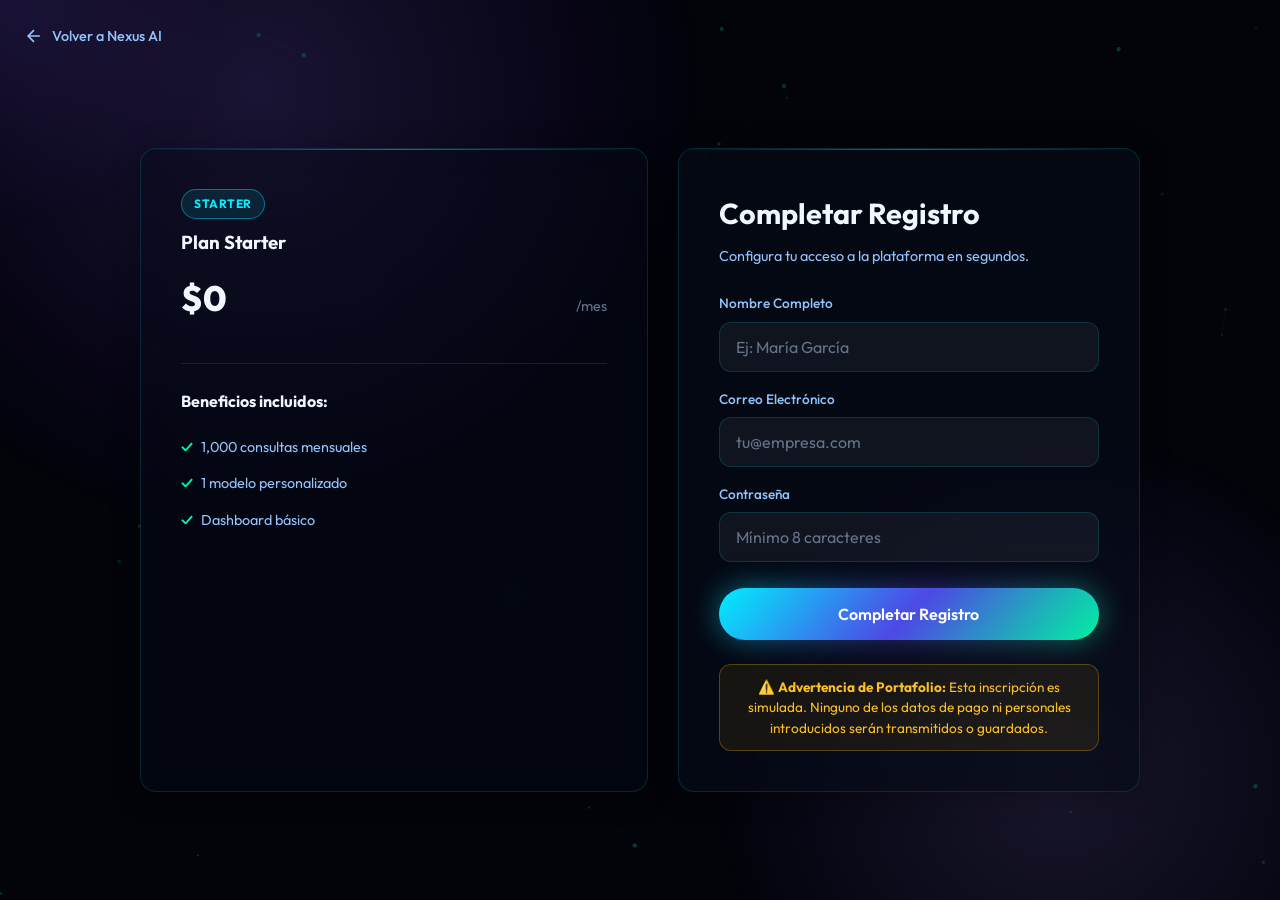
==== signup.html @ 6d852ad9 "NexusAI v.105" ====
<!DOCTYPE html>
<html lang="es">
<head>
    <meta charset="UTF-8">
    <meta name="viewport" content="width=device-width, initial-scale=1.0">
    <title>Completar Registro - Nexus AI</title>
    <meta name="description" content="Inscríbete en Nexus AI. Elige tu plan y comienza a desplegar modelos de lenguaje inteligente hoy mismo.">
    <link rel="stylesheet" href="style.css">
    <style>
        /* Standalone Checkout Specific Layout */
        .checkout-body {
            background: var(--bg-primary);
            min-height: 100vh;
            display: flex;
            flex-direction: column;
            justify-content: center;
            align-items: center;
            padding: 40px 20px;
            position: relative;
            overflow-x: hidden;
        }
        .checkout-nav {
            position: absolute;
            top: 24px;
            left: 24px;
            z-index: 10;
        }
        .back-link {
            display: flex;
            align-items: center;
            gap: 8px;
            color: var(--text-secondary);
            text-decoration: none;
            font-size: 0.9rem;
            font-weight: 500;
            transition: var(--transition);
        }
        .back-link:hover {
            color: var(--accent-purple);
            transform: translateX(-4px);
        }
        .checkout-wrapper {
            width: 100%;
            max-width: 1000px;
            margin-top: 40px;
            display: grid;
            grid-template-columns: 1.1fr 1fr;
            gap: 30px;
            position: relative;
            z-index: 2;
        }
        .checkout-panel {
            padding: 40px;
            display: flex;
            flex-direction: column;
        }
        .checkout-summary {
            background: rgba(7, 12, 25, 0.4);
        }
        .plan-header {
            margin-bottom: 24px;
            padding-bottom: 20px;
            border-bottom: 1px solid var(--border-glass);
        }
        .plan-badge {
            display: inline-block;
            padding: 4px 12px;
            background: rgba(0, 242, 254, 0.1);
            border: 1px solid rgba(0, 242, 254, 0.4);
            color: var(--accent-purple);
            border-radius: 50px;
            font-size: 0.75rem;
            font-weight: 700;
            text-transform: uppercase;
            letter-spacing: 0.5px;
            margin-bottom: 8px;
        }
        .plan-price-row {
            display: flex;
            justify-content: space-between;
            align-items: baseline;
            margin-top: 10px;
        }
        .plan-price-row .price {
            font-size: 2.2rem;
            font-weight: 800;
            color: var(--text-primary);
        }
        .plan-features-list {
            list-style: none;
            margin: 20px 0;
            display: flex;
            flex-direction: column;
            gap: 12px;
        }
        .plan-features-list li {
            font-size: 0.9rem;
            color: var(--text-secondary);
            display: flex;
            align-items: center;
            gap: 8px;
        }
        .features-check {
            color: var(--accent-purple-light);
            font-weight: bold;
        }
        /* Holographic Card Simulation */
        .card-simulator {
            margin-top: auto;
            background: linear-gradient(135deg, rgba(0, 242, 254, 0.15) 0%, rgba(79, 70, 229, 0.25) 50%, rgba(0, 245, 160, 0.1) 100%);
            border: 1px solid rgba(0, 242, 254, 0.3);
            border-radius: 12px;
            padding: 20px;
            position: relative;
            overflow: hidden;
            box-shadow: 0 15px 35px rgba(0,0,0,0.3);
            display: none; /* Only visible for Pro plans */
        }
        .card-simulator::after {
            content: '';
            position: absolute;
            inset: 0;
            background: linear-gradient(45deg, transparent 40%, rgba(255,255,255,0.08) 50%, transparent 60%);
            transition: transform 0.5s;
        }
        .card-simulator:hover::after {
            transform: translateX(100%);
        }
        .card-chip {
            width: 36px;
            height: 28px;
            background: rgba(255,255,255,0.15);
            border-radius: 4px;
            margin-bottom: 20px;
        }
        .card-number {
            font-family: var(--font-mono);
            font-size: 1.1rem;
            color: var(--text-primary);
            letter-spacing: 1.5px;
            margin-bottom: 15px;
        }
        .card-info {
            display: flex;
            justify-content: space-between;
            font-size: 0.75rem;
            color: var(--text-secondary);
            text-transform: uppercase;
        }
        .card-val {
            color: var(--text-primary);
            font-family: var(--font-mono);
            font-size: 0.85rem;
            margin-top: 2px;
        }
        /* Responsive adjustments */
        @media (max-width: 820px) {
            .checkout-wrapper {
                grid-template-columns: 1fr;
            }
            .card-simulator {
                margin-top: 20px;
            }
        }
    </style>
</head>
<body class="checkout-body">

    <!-- Interactive Particle Background -->
    <canvas id="particle-canvas" class="particle-canvas"></canvas>
    
    <!-- Cursor Glow -->
    <div id="cursor-glow" class="cursor-glow"></div>

    <!-- Navigation -->
    <div class="checkout-nav">
        <a href="index.html" class="back-link">
            <svg width="20" height="20" viewBox="0 0 24 24" fill="none" stroke="currentColor" stroke-width="2"><path d="M19 12H5M12 19l-7-7 7-7"/></svg>
            Volver a Nexus AI
        </a>
    </div>

    <!-- Main Container -->
    <div class="checkout-wrapper">
        
        <!-- Left Column: Summary -->
        <div class="checkout-panel checkout-summary glass-panel">
            <div class="plan-header">
                <span class="plan-badge" id="plan-badge-ui">Starter</span>
                <h3 id="plan-name-ui">Plan Starter</h3>
                <div class="plan-price-row">
                    <span class="price" id="plan-price-ui">$0</span>
                    <span class="price-desc" id="plan-period-ui">/mes</span>
                </div>
            </div>
            
            <h4>Beneficios incluidos:</h4>
            <ul class="plan-features-list" id="plan-features-ui">
                <li><span class="features-check">✓</span> 1,000 consultas mensuales</li>
                <li><span class="features-check">✓</span> 1 modelo personalizado</li>
                <li><span class="features-check">✓</span> Dashboard básico</li>
            </ul>

            <!-- Holographic Card Visual Simulation -->
            <div class="card-simulator" id="card-sim">
                <div class="card-chip"></div>
                <div class="card-number" id="card-number-sim">•••• •••• •••• ••••</div>
                <div class="card-info">
                    <div>
                        <span>Titular</span>
                        <div class="card-val" id="card-name-sim">María García</div>
                    </div>
                    <div>
                        <span>Vence</span>
                        <div class="card-val">12/29</div>
                    </div>
                </div>
            </div>
        </div>

        <!-- Right Column: Registration Form -->
        <div class="checkout-panel glass-panel">
            <h2 style="font-size: 1.8rem; margin-bottom: 6px;">Completar Registro</h2>
            <p style="color: var(--text-secondary); font-size: 0.9rem; margin-bottom: 24px;">Configura tu acceso a la plataforma en segundos.</p>
            
            <form class="signup-form" id="signup-form">
                <div class="form-group">
                    <label for="fullname">Nombre Completo</label>
                    <input type="text" id="fullname" placeholder="Ej: María García" required>
                </div>
                <div class="form-group">
                    <label for="email">Correo Electrónico</label>
                    <input type="email" id="email" placeholder="tu@empresa.com" required>
                </div>
                
                <!-- Credit Card fields (only shown for paid plans) -->
                <div id="payment-fields" style="display: none; flex-direction: column; gap: 16px; margin-top: 8px;">
                    <div class="form-group">
                        <label for="cc-num">Número de Tarjeta (Simulado)</label>
                        <input type="text" id="cc-num" placeholder="4000 1234 5678 9010" maxlength="19">
                    </div>
                    <div style="display: grid; grid-template-columns: 1fr 1fr; gap: 16px;">
                        <div class="form-group">
                            <label for="cc-exp">Fecha Venc.</label>
                            <input type="text" id="cc-exp" placeholder="MM/AA" maxlength="5">
                        </div>
                        <div class="form-group">
                            <label for="cc-cvc">CVC</label>
                            <input type="password" id="cc-cvc" placeholder="•••" maxlength="4">
                        </div>
                    </div>
                </div>

                <div class="form-group">
                    <label for="password">Contraseña</label>
                    <input type="password" id="password" placeholder="Mínimo 8 caracteres" required>
                </div>
                
                <button type="submit" class="btn primary-btn glow-effect full-width" style="margin-top: 10px;">Completar Registro</button>
            </form>

            <div class="disclaimer" style="margin-top: 24px; padding: 12px 16px;">
                <p>⚠️ <strong>Advertencia de Portafolio:</strong> Esta inscripción es simulada. Ninguno de los datos de pago ni personales introducidos serán transmitidos o guardados.</p>
            </div>
        </div>

    </div>

    <!-- Success Modal -->
    <div id="success-modal" class="modal-overlay">
        <div class="modal-card">
            <div class="modal-icon">🎉</div>
            <h3>¡Cuenta Creada con Éxito!</h3>
            <p>Tu plan ha sido configurado en el sistema virtual. Recuerda que esto es un <strong>proyecto ficticio de portafolio</strong>. ¡Gracias por testear el flujo completo!</p>
            <button class="btn primary-btn" onclick="closeModal()">Volver a Inicio</button>
        </div>
    </div>

    <!-- Background and interactive animations scripts -->
    <script>
        document.addEventListener('DOMContentLoaded', () => {

            // ===================== QUERY PARAMETER EXTRACTOR =====================
            const urlParams = new URLSearchParams(window.location.search);
            const planSelected = (urlParams.get('plan') || 'starter').toLowerCase();

            const planBadge = document.getElementById('plan-badge-ui');
            const planName = document.getElementById('plan-name-ui');
            const planPrice = document.getElementById('plan-price-ui');
            const planFeatures = document.getElementById('plan-features-ui');
            const paymentFields = document.getElementById('payment-fields');
            const cardSim = document.getElementById('card-sim');

            if (planSelected === 'pro') {
                planBadge.innerText = 'PRO';
                planBadge.style.borderColor = 'rgba(0, 245, 160, 0.4)';
                planBadge.style.color = 'var(--accent-purple-light)';
                planName.innerText = 'Plan Pro';
                planPrice.innerText = '$49';
                planFeatures.innerHTML = `
                    <li><span class="features-check">✓</span> 50,000 consultas / mes</li>
                    <li><span class="features-check">✓</span> 10 modelos personalizados</li>
                    <li><span class="features-check">✓</span> Dashboard avanzado + API</li>
                    <li><span class="features-check">✓</span> Soporte prioritario 24/7</li>
                    <li><span class="features-check">✓</span> Integraciones ilimitadas</li>
                `;
                paymentFields.style.display = 'flex';
                cardSim.style.display = 'block';
            } else if (planSelected === 'enterprise') {
                planBadge.innerText = 'ENTERPRISE';
                planBadge.style.borderColor = 'rgba(79, 70, 229, 0.4)';
                planBadge.style.color = '#818cf8';
                planName.innerText = 'Plan Custom';
                planPrice.innerText = 'Custom';
                document.getElementById('plan-period-ui').style.display = 'none';
                planFeatures.innerHTML = `
                    <li><span class="features-check">✓</span> Consultas ilimitadas</li>
                    <li><span class="features-check">✓</span> Modelos de última generación</li>
                    <li><span class="features-check">✓</span> SLA corporativo 99.99%</li>
                    <li><span class="features-check">✓</span> Ingeniero de soporte dedicado</li>
                    <li><span class="features-check">✓</span> Despliegue On-Premise</li>
                `;
            }

            // Real-time card mirror sync
            const nameInput = document.getElementById('fullname');
            const cardNameSim = document.getElementById('card-name-sim');
            nameInput.addEventListener('input', () => {
                cardNameSim.innerText = nameInput.value.trim() || 'María García';
            });

            const ccInput = document.getElementById('cc-num');
            const cardNumSim = document.getElementById('card-number-sim');
            ccInput.addEventListener('input', () => {
                // Auto spacing credit card digits
                let val = ccInput.value.replace(/\s+/g, '').replace(/[^0-9]/gi, '');
                let matches = val.match(/\d{4,16}/g);
                let match = matches && matches[0] || '';
                let parts = [];
                for (let i=0, len=match.length; i<len; i+=4) {
                    parts.push(match.substring(i, i+4));
                }
                if (parts.length > 0) {
                    ccInput.value = parts.join(' ');
                }
                cardNumSim.innerText = ccInput.value.trim() || '•••• •••• •••• ••••';
            });

            // ===================== DYNAMIC PARTICLES BACKGROUND =====================
            const canvas = document.getElementById('particle-canvas');
            const ctx = canvas.getContext('2d');
            let mouse = { x: -9999, y: -9999 };
            let shockwaves = [];

            function resizeCanvas() { 
                canvas.width = canvas.offsetWidth; 
                canvas.height = canvas.offsetHeight; 
            }
            resizeCanvas();
            window.addEventListener('resize', resizeCanvas);
            
            document.addEventListener('mousemove', (e) => { 
                mouse.x = e.clientX + window.scrollX; 
                mouse.y = e.clientY + window.scrollY; 
            });

            document.addEventListener('click', (e) => {
                const x = e.clientX + window.scrollX;
                const y = e.clientY + window.scrollY;
                shockwaves.push({
                    x: x, y: y, radius: 0, maxRadius: 200, speed: 5, alpha: 0.8
                });
            });

            const PARTICLE_COUNT = 45;
            const particles = [];
            class Particle {
                constructor() { this.reset(); }
                reset() {
                    this.x = Math.random() * canvas.width;
                    this.y = Math.random() * canvas.height;
                    this.r = Math.random() * 2 + 0.5;
                    this.baseVx = (Math.random() - 0.5) * 0.35;
                    this.baseVy = (Math.random() - 0.5) * 0.35;
                    this.vx = this.baseVx;
                    this.vy = this.baseVy;
                    this.alpha = Math.random() * 0.4 + 0.2;
                    this.color = Math.random() > 0.5 ? '0, 242, 254' : '0, 245, 160';
                }
                update() {
                    const dx = this.x - mouse.x;
                    const dy = this.y - mouse.y;
                    const dist = Math.sqrt(dx * dx + dy * dy);
                    if (dist < 180) {
                        const force = (180 - dist) / 180 * 1.2;
                        this.vx += (dx / dist) * force * 0.15;
                        this.vy += (dy / dist) * force * 0.15;
                    }
                    shockwaves.forEach(sw => {
                        const sdx = this.x - sw.x;
                        const sdy = this.y - sw.y;
                        const sdist = Math.sqrt(sdx * sdx + sdy * sdy);
                        if (Math.abs(sdist - sw.radius) < 20) {
                            const force = 6 * sw.alpha;
                            this.vx += (sdx / sdist) * force;
                            this.vy += (sdy / sdist) * force;
                        }
                    });
                    this.vx += (this.baseVx - this.vx) * 0.04;
                    this.vy += (this.baseVy - this.vy) * 0.04;
                    this.x += this.vx;
                    this.y += this.vy;
                    if (this.x < -20 || this.x > canvas.width + 20 || this.y < -20 || this.y > canvas.height + 20) this.reset();
                }
                draw() {
                    ctx.beginPath();
                    ctx.arc(this.x, this.y, this.r, 0, Math.PI * 2);
                    ctx.fillStyle = `rgba(${this.color}, ${this.alpha})`;
                    ctx.fill();
                }
            }
            for (let i = 0; i < PARTICLE_COUNT; i++) particles.push(new Particle());

            function drawConnections() {
                for (let i = 0; i < particles.length; i++) {
                    for (let j = i + 1; j < particles.length; j++) {
                        const dx = particles[i].x - particles[j].x;
                        const dy = particles[i].y - particles[j].y;
                        const dist = Math.sqrt(dx * dx + dy * dy);
                        if (dist < 140) {
                            ctx.beginPath();
                            ctx.moveTo(particles[i].x, particles[i].y);
                            ctx.lineTo(particles[j].x, particles[j].y);
                            const grad = ctx.createLinearGradient(particles[i].x, particles[i].y, particles[j].x, particles[j].y);
                            grad.addColorStop(0, `rgba(${particles[i].color}, ${0.15 * (1 - dist / 140)})`);
                            grad.addColorStop(1, `rgba(${particles[j].color}, ${0.15 * (1 - dist / 140)})`);
                            ctx.strokeStyle = grad;
                            ctx.lineWidth = 0.8;
                            ctx.stroke();
                        }
                    }
                }
            }

            function updateShockwaves() {
                shockwaves.forEach((sw, idx) => {
                    sw.radius += sw.speed;
                    sw.alpha = 1 - (sw.radius / sw.maxRadius);
                    ctx.beginPath();
                    ctx.arc(sw.x, sw.y, sw.radius, 0, Math.PI * 2);
                    ctx.strokeStyle = `rgba(0, 242, 254, ${sw.alpha * 0.4})`;
                    ctx.lineWidth = 2.5;
                    ctx.stroke();
                    if (sw.radius >= sw.maxRadius) {
                        shockwaves.splice(idx, 1);
                    }
                });
            }

            function animateParticles() {
                ctx.clearRect(0, 0, canvas.width, canvas.height);
                particles.forEach(p => { p.update(); p.draw(); });
                drawConnections();
                updateShockwaves();
                requestAnimationFrame(animateParticles);
            }
            animateParticles();

            // ===================== CURSOR GLOW =====================
            const cursorGlow = document.getElementById('cursor-glow');
            document.addEventListener('mousemove', (e) => {
                requestAnimationFrame(() => {
                    cursorGlow.style.left = `${e.clientX}px`;
                    cursorGlow.style.top = `${e.clientY}px`;
                });
            });

            // ===================== HOLOGRAPHIC 3D TILT & GLARE EFFECT =====================
            const tiltCards = document.querySelectorAll('.checkout-panel');
            tiltCards.forEach(card => {
                card.classList.add('glare-card');
                card.addEventListener('mousemove', (e) => {
                    const rect = card.getBoundingClientRect();
                    const x = e.clientX - rect.left;
                    const y = e.clientY - rect.top;
                    const centerX = rect.width / 2;
                    const centerY = rect.height / 2;
                    const rotateX = ((y - centerY) / centerY) * -3;
                    const rotateY = ((x - centerX) / centerX) * 3;
                    
                    card.style.transform = `perspective(1000px) rotateX(${rotateX}deg) rotateY(${rotateY}deg) scale(1.01)`;
                    card.style.setProperty('--glare-x', `${x}px`);
                    card.style.setProperty('--glare-y', `${y}px`);
                });
                
                card.addEventListener('mouseleave', () => {
                    card.style.transform = '';
                });
            });

            // ===================== MAGNETIC BUTTON =====================
            const magneticBtn = document.querySelector('.btn');
            magneticBtn.addEventListener('mousemove', (e) => {
                const rect = magneticBtn.getBoundingClientRect();
                const cx = rect.left + rect.width / 2;
                const cy = rect.top + rect.height / 2;
                const dx = e.clientX - cx;
                const dy = e.clientY - cy;
                magneticBtn.style.transform = `translate(${dx * 0.3}px, ${dy * 0.3}px) scale(1.04)`;
            });
            magneticBtn.addEventListener('mouseleave', () => {
                magneticBtn.style.transform = '';
            });

            // ===================== FORM SUBMIT =====================
            const form = document.getElementById('signup-form');
            const modal = document.getElementById('success-modal');

            form.addEventListener('submit', (e) => {
                e.preventDefault();
                modal.classList.add('active');
                form.reset();
            });

            window.closeModal = function() {
                modal.classList.remove('active');
                window.location.href = 'index.html';
            };
        });
    </script>
</body>
</html>
---- style.css ----
@import url('https://fonts.googleapis.com/css2?family=Outfit:wght@300;400;500;600;700;800;900&family=JetBrains+Mono:wght@400;500&display=swap');

:root {
    --bg-primary: #02040a;
    --bg-secondary: #070c19;
    --bg-card: rgba(7, 12, 25, 0.65);
    --accent-purple: #00f2fe; /* Cyber Cyan */
    --accent-purple-dark: #00b8d4;
    --accent-purple-light: #00f5a0; /* Cyber Mint / Emerald */
    --accent-blue: #4f46e5; /* Deep Electric Indigo */
    --accent-cyan: #00f2fe; /* Electric Cyan */
    --text-primary: #f0f7ff; /* Ice White */
    --text-secondary: #93c5fd; /* Soft Digital Blue */
    --text-muted: #64748b; /* Slate Muted */
    --border-glass: rgba(0, 242, 254, 0.15); /* Electric Cyan Glowing Borders */
    --gradient-hero: linear-gradient(135deg, #00f2fe 0%, #4f46e5 50%, #00f5a0 100%);
    --font-main: 'Outfit', sans-serif;
    --font-mono: 'JetBrains Mono', monospace;
    --radius: 16px;
    --transition: all 0.3s cubic-bezier(0.4, 0, 0.2, 1);
}

*, *::before, *::after { margin: 0; padding: 0; box-sizing: border-box; }
html { scroll-behavior: smooth; font-size: 16px; }

body {
    font-family: var(--font-main);
    background-color: var(--bg-primary);
    color: var(--text-primary);
    line-height: 1.7;
    overflow-x: hidden;
}

/* Background */
body::before {
    content: ''; position: fixed; top: -40%; left: -15%; width: 900px; height: 900px;
    background: radial-gradient(circle, rgba(139,92,246,0.18) 0%, rgba(109,40,217,0.06) 50%, transparent 70%);
    pointer-events: none; z-index: 0; animation: blob-drift 20s infinite alternate ease-in-out;
}
body::after {
    content: ''; position: fixed; bottom: -25%; right: -10%; width: 700px; height: 700px;
    background: radial-gradient(circle, rgba(167,139,250,0.14) 0%, rgba(139,92,246,0.05) 50%, transparent 70%);
    pointer-events: none; z-index: 0; animation: blob-drift 25s infinite alternate-reverse ease-in-out;
}
@keyframes blob-drift { 0% { transform: translate(0,0) scale(1); } 100% { transform: translate(80px,60px) scale(1.15); } }

#particle-canvas { position: fixed; top: 0; left: 0; width: 100%; height: 100%; z-index: 0; pointer-events: none; opacity: 0.4; }

.global-shapes { position: fixed; inset: 0; pointer-events: none; z-index: 0; overflow: hidden; }
.gs { position: absolute; border-radius: 50%; animation: gs-float linear infinite; }
.gs-1 { width: 420px; height: 420px; top: 5vh; left: 5vw; background: radial-gradient(circle, rgba(139,92,246,0.10) 0%, transparent 70%); animation-duration: 30s; }
.gs-2 { width: 280px; height: 280px; top: 30vh; right: 4vw; background: radial-gradient(circle, rgba(167,139,250,0.09) 0%, transparent 70%); border-radius: 40% 60% 55% 45%/45% 50% 50% 55%; animation-duration: 22s; animation-delay: -5s; }
.gs-3 { width: 350px; height: 350px; top: 60vh; left: 15vw; background: radial-gradient(circle, rgba(109,40,217,0.08) 0%, transparent 70%); animation-duration: 26s; animation-delay: -10s; }
.gs-4 { width: 200px; height: 200px; top: 80vh; right: 20vw; background: radial-gradient(circle, rgba(196,181,253,0.07) 0%, transparent 70%); border-radius: 60% 40%; animation-duration: 18s; }
.gs-5 { width: 500px; height: 500px; top: 110vh; left: 50vw; background: radial-gradient(circle, rgba(139,92,246,0.08) 0%, transparent 70%); animation-duration: 34s; animation-delay: -8s; }
@keyframes gs-float { 0% { transform: translateY(0) scale(1); } 50% { transform: translateY(-40px) scale(1.06); } 100% { transform: translateY(0) scale(1); } }

::-webkit-scrollbar { width: 6px; }
::-webkit-scrollbar-track { background: var(--bg-secondary); }
::-webkit-scrollbar-thumb { background: var(--accent-purple); border-radius: 3px; }

/* Cursor Glow */
#cursor-glow {
    position: fixed;
    top: 0; left: 0;
    width: 500px; height: 500px;
    border-radius: 50%;
    background: radial-gradient(circle, rgba(139, 92, 246, 0.12) 0%, rgba(139, 92, 246, 0.04) 40%, transparent 65%);
    pointer-events: none;
    z-index: 0;
    transform: translate(-50%, -50%);
    transition: width 0.4s ease, height 0.4s ease, background 0.4s ease;
    will-change: transform;
}

/* Navbar */
nav { position: fixed; top: 0; left: 0; right: 0; z-index: 1000; padding: 1.2rem 2rem; transition: var(--transition); }
nav.scrolled { background: rgba(5,3,12,0.88); backdrop-filter: blur(24px); border-bottom: 1px solid rgba(139,92,246,0.2); padding: 0.85rem 2rem; }
.nav-container { max-width: 1100px; margin: 0 auto; display: flex; align-items: center; justify-content: space-between; }
.nav-logo { font-size: 1.5rem; font-weight: 800; text-decoration: none; color: var(--text-primary); font-family: var(--font-main); }
.nav-logo span { color: var(--accent-purple); }
.nav-menu { list-style: none; display: flex; align-items: center; gap: 0.25rem; }
.nav-menu li a { text-decoration: none; color: var(--text-secondary); font-size: 0.88rem; font-weight: 500; padding: 0.45rem 1rem; border-radius: 50px; transition: var(--transition); }
.nav-menu li a:hover { color: var(--accent-purple-light); background: rgba(139,92,246,0.08); }
.menu-toggle { display: none; cursor: pointer; }
.menu-toggle .bar { display: block; width: 22px; height: 2px; background: var(--text-primary); margin: 4px 0; border-radius: 2px; transition: var(--transition); }

/* Utilities */
h1,h2,h3,.nav-logo { font-family: var(--font-main); }
.gradient-text { background: linear-gradient(90deg, var(--accent-blue), var(--accent-purple), #d946ef, var(--accent-blue)); -webkit-background-clip: text; background-clip: text; color: transparent; background-size: 300% auto; animation: gradientShift 5s ease-in-out infinite; }
@keyframes gradientShift { 0% { background-position: 0% center; } 50% { background-position: 100% center; } 100% { background-position: 0% center; } }

/* Shimmer on section titles */
.section-title { background: linear-gradient(90deg, var(--text-primary) 0%, var(--accent-purple-light) 50%, var(--text-primary) 100%); background-size: 200% auto; -webkit-background-clip: text; background-clip: text; -webkit-text-fill-color: transparent; animation: shimmer-text 6s linear infinite; }
@keyframes shimmer-text { 0% { background-position: 0% center; } 100% { background-position: 200% center; } }

.glass-panel { background: var(--bg-card); backdrop-filter: blur(16px); border: 1px solid var(--border-glass); border-radius: var(--radius); box-shadow: 0 4px 30px rgba(0,0,0,0.3); position: relative; overflow: hidden; }
/* Top shine line on every glass panel */
.glass-panel::after { content: ''; position: absolute; top: 0; left: 0; right: 0; height: 1px; background: linear-gradient(90deg, transparent 0%, rgba(167,139,250,0.5) 50%, transparent 100%); pointer-events: none; }
/* Sweep shine on hover */
.glass-panel::before { content: ''; position: absolute; top: -50%; left: -50%; width: 200%; height: 200%; background: linear-gradient(45deg, transparent 40%, rgba(139,92,246,0.06) 50%, transparent 60%); transform: translateX(-100%); transition: none; pointer-events: none; z-index: 1; }
.glass-panel:hover::before { transform: translateX(100%); transition: transform 0.8s ease; }

.btn { font-family: var(--font-main); padding: 12px 24px; border-radius: 50px; border: none; font-weight: 600; cursor: pointer; transition: var(--transition); display: inline-flex; align-items: center; gap: 8px; text-decoration: none; font-size: 1rem; }
.primary-btn { background: var(--gradient-hero); color: white; padding: 16px 32px; }
.primary-btn.glow-effect { position: relative; z-index: 1; }
.primary-btn.glow-effect::before { content: ''; position: absolute; inset: 0; border-radius: 50px; background: var(--gradient-hero); filter: blur(15px); opacity: 0.5; z-index: -1; transition: opacity 0.3s; }
.primary-btn:hover.glow-effect::before { opacity: 1; }
.primary-btn:hover { transform: translateY(-3px) scale(1.02); }
.primary-btn:active { transform: translateY(0) scale(0.98); transition: transform 0.1s; }
.secondary-btn { background: rgba(255,255,255,0.03); border: 1px solid var(--border-glass); color: var(--text-primary); padding: 16px 32px; }
.secondary-btn:hover { background: rgba(255,255,255,0.08); transform: translateY(-3px); box-shadow: 0 10px 30px rgba(0,0,0,0.3); }
.secondary-btn:active { transform: translateY(0); transition: transform 0.1s; }
.full-width { width: 100%; justify-content: center; }

section { position: relative; z-index: 1; padding: 6rem 2rem; }
.section-inner { max-width: 1100px; margin: 0 auto; }
.section-label { display: inline-block; font-family: var(--font-mono); font-size: 0.78rem; font-weight: 500; color: var(--accent-cyan); letter-spacing: 0.15em; text-transform: uppercase; margin-bottom: 0.75rem; }
.section-title { font-size: clamp(2rem,4vw,2.8rem); font-weight: 800; letter-spacing: -1px; line-height: 1.15; margin-bottom: 1rem; }
.section-subtitle { color: var(--text-secondary); font-size: 1.05rem; max-width: 540px; margin-bottom: 3rem; }

/* Hero */
.hero { min-height: 100vh; display: flex; align-items: center; justify-content: center; padding: 120px 5% 60px; gap: 40px; flex-wrap: wrap; }
.hero-content { flex: 1; min-width: 300px; max-width: 600px; }
.badge { display: inline-block; padding: 6px 16px; background: rgba(139,92,246,0.1); border: 1px solid rgba(139,92,246,0.5); color: var(--accent-purple-light); border-radius: 50px; font-size: 0.8rem; font-weight: 600; letter-spacing: 1px; margin-bottom: 24px; animation: fadeUpAnim 0.6s cubic-bezier(0.16,1,0.3,1) forwards, badgePulse 3s ease-in-out 1.5s infinite; }
@keyframes badgePulse { 0%, 100% { box-shadow: 0 0 0 0 rgba(139,92,246,0.4); } 50% { box-shadow: 0 0 0 8px rgba(139,92,246,0); } }
.hero h1 { font-size: clamp(2.5rem,5vw,4.2rem); line-height: 1.1; margin-bottom: 24px; letter-spacing: -1.5px; }
.hero-desc { font-size: 1.15rem; color: var(--text-secondary); margin-bottom: 40px; line-height: 1.6; }
.hero-buttons { display: flex; gap: 16px; flex-wrap: wrap; }
.hero-trust { margin-top: 40px; }
.hero-trust span { color: var(--text-muted); font-size: 0.85rem; display: block; margin-bottom: 12px; }
.trust-logos { display: flex; gap: 20px; flex-wrap: wrap; }
.trust-logo { color: var(--text-muted); font-weight: 700; font-size: 0.95rem; opacity: 0.5; letter-spacing: 1px; }
.hero-visual { flex: 1; min-width: 300px; position: relative; display: flex; justify-content: center; }
.hero-img { width: 100%; max-width: 500px; border-radius: 16px; border: 1px solid var(--border-glass); box-shadow: 0 20px 60px rgba(0,0,0,0.5); position: relative; z-index: 2; animation: heroFloat 6s ease-in-out infinite; }
@keyframes heroFloat { 0%, 100% { transform: translateY(0) rotate(0deg); } 50% { transform: translateY(-14px) rotate(0.5deg); } }
.glow-orb { position: absolute; width: 300px; height: 300px; background: var(--accent-purple); border-radius: 50%; filter: blur(80px); opacity: 0.3; z-index: 1; top: 50%; left: 50%; transform: translate(-50%,-50%); animation: pulseOrb 5s ease-in-out infinite; }
@keyframes pulseOrb { 0%, 100% { transform: translate(-50%,-50%) scale(1); opacity: 0.3; } 50% { transform: translate(-50%,-50%) scale(1.25); opacity: 0.45; } }

/* Features */
.features-grid { display: grid; grid-template-columns: repeat(auto-fit, minmax(300px, 1fr)); gap: 24px; }
.feature-card { padding: 36px; transition: transform 0.4s cubic-bezier(0.16,1,0.3,1), border-color 0.3s, box-shadow 0.4s; }
.feature-card:hover { transform: translateY(-10px) scale(1.02); border-color: rgba(139,92,246,0.5); box-shadow: 0 25px 60px rgba(139,92,246,0.2), 0 0 0 1px rgba(139,92,246,0.1); }
.feature-icon { transition: transform 0.4s cubic-bezier(0.16,1,0.3,1); }
.feature-card:hover .feature-icon { transform: scale(1.2) translateY(-4px); }
.feature-icon { font-size: 2.5rem; margin-bottom: 20px; }
.feature-card h3 { font-size: 1.3rem; margin-bottom: 12px; }
.feature-card p { color: var(--text-secondary); line-height: 1.6; font-size: 0.95rem; }

/* Demo Window */
.demo-visual { margin-top: 2rem; }
.demo-window { border-radius: var(--radius); overflow: hidden; border: 1px solid var(--border-glass); box-shadow: 0 20px 60px rgba(0,0,0,0.5); }
.window-header { background: rgba(15,15,35,0.9); padding: 14px 20px; display: flex; align-items: center; gap: 16px; border-bottom: 1px solid var(--border-glass); }
.window-dots { display: flex; gap: 8px; }
.dot { width: 10px; height: 10px; border-radius: 50%; }
.dot.red { background: #ef4444; } .dot.yellow { background: #eab308; } .dot.green { background: #22c55e; }
.window-url { color: var(--text-muted); font-family: var(--font-mono); font-size: 0.8rem; background: rgba(255,255,255,0.05); padding: 4px 12px; border-radius: 6px; }
.window-body { display: flex; background: var(--bg-primary); min-height: 300px; }
.demo-sidebar { width: 180px; background: rgba(15,15,35,0.8); padding: 20px 0; border-right: 1px solid var(--border-glass); }
.sidebar-item { padding: 10px 20px; color: var(--text-muted); font-size: 0.85rem; cursor: default; transition: var(--transition); }
.sidebar-item.active { color: var(--accent-purple-light); background: rgba(139,92,246,0.1); border-left: 2px solid var(--accent-purple); }
.demo-content { flex: 1; padding: 24px; }
.demo-stat-row { display: grid; grid-template-columns: repeat(3, 1fr); gap: 16px; margin-bottom: 24px; }
.demo-stat-card { background: rgba(139,92,246,0.06); border: 1px solid var(--border-glass); border-radius: 12px; padding: 16px; text-align: center; }
.demo-stat-number { display: block; font-size: 1.5rem; font-weight: 800; background: var(--gradient-hero); -webkit-background-clip: text; background-clip: text; color: transparent; }
.demo-stat-label { font-size: 0.75rem; color: var(--text-muted); }
.demo-chart-area { background: rgba(255,255,255,0.02); border-radius: 12px; padding: 20px; border: 1px solid var(--border-glass); }
.chart-bar-group { display: flex; align-items: flex-end; gap: 10px; height: 120px; }
.chart-bar { flex: 1; height: var(--h); background: linear-gradient(to top, var(--accent-blue), var(--accent-purple)); border-radius: 4px 4px 0 0; transform-origin: bottom; transform: scaleY(0); }
.chart-bar.animated { animation: growBar 1.2s cubic-bezier(0.16,1,0.3,1) forwards; }
.chart-bar:nth-child(1) { animation-delay: 0s; } .chart-bar:nth-child(2) { animation-delay: 0.08s; } .chart-bar:nth-child(3) { animation-delay: 0.16s; } .chart-bar:nth-child(4) { animation-delay: 0.24s; } .chart-bar:nth-child(5) { animation-delay: 0.32s; } .chart-bar:nth-child(6) { animation-delay: 0.40s; } .chart-bar:nth-child(7) { animation-delay: 0.48s; } .chart-bar:nth-child(8) { animation-delay: 0.56s; }
@keyframes growBar { from { transform: scaleY(0); } to { transform: scaleY(1); } }

/* Dynamic Dashboard Simulator Subscreens */
.demo-content { transition: opacity 0.25s ease, transform 0.25s ease; }
.demo-content.fade-out { opacity: 0; transform: translateY(10px); }

/* Models Tab */
.demo-model-list { display: flex; flex-direction: column; gap: 12px; }
.demo-model-item { display: flex; align-items: center; justify-content: space-between; background: rgba(255,255,255,0.02); padding: 12px 16px; border-radius: 8px; border: 1px solid var(--border-glass); transition: border-color 0.3s; }
.demo-model-item:hover { border-color: rgba(139,92,246,0.3); }
.demo-model-info { display: flex; flex-direction: column; }
.demo-model-name { font-weight: 600; font-size: 0.9rem; }
.demo-model-meta { font-size: 0.75rem; color: var(--text-muted); margin-top: 2px; }
.demo-status-badge { padding: 4px 10px; border-radius: 50px; font-size: 0.7rem; font-weight: 600; text-transform: uppercase; letter-spacing: 0.5px; }
.demo-status-badge.active { background: rgba(34,197,94,0.1); color: #22c55e; border: 1px solid rgba(34,197,94,0.3); }
.demo-status-badge.training { background: rgba(139,92,246,0.1); color: var(--accent-purple-light); border: 1px solid rgba(139,92,246,0.3); position: relative; overflow: hidden; }
.demo-status-badge.standby { background: rgba(234,179,8,0.1); color: #fbbf24; border: 1px solid rgba(234,179,8,0.3); }

/* Datasets Tab */
.demo-dataset-list { display: flex; flex-direction: column; gap: 10px; }
.demo-dataset-item { display: flex; align-items: center; justify-content: space-between; background: rgba(255,255,255,0.02); padding: 12px 14px; border-radius: 8px; border: 1px solid var(--border-glass); transition: border-color 0.3s; }
.demo-dataset-item:hover { border-color: rgba(139,92,246,0.3); }
.demo-dataset-details { display: flex; flex-direction: column; }
.demo-dataset-name { font-weight: 500; font-size: 0.85rem; font-family: var(--font-mono); }
.demo-dataset-size { font-size: 0.75rem; color: var(--text-muted); margin-top: 2px; }
.demo-dataset-btn { background: rgba(139,92,246,0.1); border: 1px solid var(--border-glass); color: var(--accent-purple-light); font-size: 0.75rem; padding: 5px 12px; border-radius: 6px; cursor: pointer; transition: var(--transition); border: none; font-weight: 500; }
.demo-dataset-btn:hover { background: var(--gradient-hero); color: white; }

/* Config Tab */
.demo-config-list { display: flex; flex-direction: column; gap: 14px; }
.demo-config-item { display: flex; align-items: center; justify-content: space-between; background: rgba(255,255,255,0.01); padding: 10px 14px; border-radius: 8px; border: 1px solid rgba(255,255,255,0.02); }
.demo-config-info { display: flex; flex-direction: column; max-width: 75%; }
.demo-config-title { font-weight: 500; font-size: 0.88rem; }
.demo-config-desc { font-size: 0.75rem; color: var(--text-muted); line-height: 1.35; margin-top: 2px; }
.demo-switch { position: relative; display: inline-block; width: 44px; height: 22px; cursor: pointer; }
.demo-switch input { opacity: 0; width: 0; height: 0; }
.demo-slider { position: absolute; top: 0; left: 0; right: 0; bottom: 0; background-color: rgba(255,255,255,0.1); transition: .3s cubic-bezier(0.16, 1, 0.3, 1); border-radius: 34px; border: 1px solid var(--border-glass); }
.demo-slider:before { position: absolute; content: ""; height: 14px; width: 14px; left: 3px; bottom: 3px; background-color: white; transition: .3s cubic-bezier(0.16, 1, 0.3, 1); border-radius: 50%; }
.demo-switch input:checked + .demo-slider { background-color: var(--accent-purple); }
.demo-switch input:checked + .demo-slider:before { transform: translateX(22px); }

/* Reports Tab */
.demo-reports-list { display: flex; flex-direction: column; gap: 12px; }
.demo-report-card { background: rgba(139,92,246,0.03); border: 1px solid var(--border-glass); border-radius: 10px; padding: 14px 16px; transition: border-color 0.3s; }
.demo-report-card:hover { border-color: rgba(139,92,246,0.3); }
.demo-report-header { display: flex; justify-content: space-between; align-items: center; margin-bottom: 6px; }
.demo-report-title { font-weight: 600; font-size: 0.88rem; color: var(--accent-purple-light); }
.demo-report-time { font-size: 0.7rem; color: var(--text-muted); }
.demo-report-summary { font-size: 0.8rem; color: var(--text-secondary); line-height: 1.45; }


/* Stats */
.stats-section { background: rgba(10,5,20,0.6); }
.stats-grid { display: grid; grid-template-columns: repeat(auto-fit, minmax(200px, 1fr)); gap: 30px; text-align: center; }
.stat-box { padding: 30px; }
.stat-number { font-size: 3rem; font-weight: 900; background: var(--gradient-hero); -webkit-background-clip: text; background-clip: text; color: transparent; }
.stat-suffix { font-size: 1.5rem; font-weight: 700; color: var(--accent-purple-light); }
.stat-label { display: block; color: var(--text-muted); font-size: 0.9rem; margin-top: 8px; }

/* Team */
.team-grid { display: grid; grid-template-columns: repeat(auto-fit, minmax(240px, 1fr)); gap: 24px; }
.team-card { padding: 30px; text-align: center; transition: transform 0.4s cubic-bezier(0.16,1,0.3,1), border-color 0.3s, box-shadow 0.4s; }
.team-card:hover { transform: translateY(-10px) scale(1.02); border-color: rgba(139,92,246,0.5); box-shadow: 0 25px 60px rgba(139,92,246,0.15); }
.team-photo { width: 120px; height: 120px; border-radius: 50%; object-fit: cover; border: 3px solid var(--accent-purple); margin-bottom: 16px; transition: transform 0.4s cubic-bezier(0.16,1,0.3,1), box-shadow 0.4s; }
.team-card:hover .team-photo { transform: scale(1.1); box-shadow: 0 0 25px rgba(139,92,246,0.4); }
.team-card h3 { font-size: 1.15rem; margin-bottom: 4px; }
.team-role { color: var(--accent-purple-light); font-size: 0.85rem; font-weight: 600; display: block; margin-bottom: 12px; }
.team-card p { color: var(--text-muted); font-size: 0.9rem; }

/* Pricing */
.pricing-grid { display: grid; grid-template-columns: repeat(auto-fit, minmax(280px, 1fr)); gap: 24px; align-items: start; }
.pricing-card { padding: 36px; transition: transform 0.4s cubic-bezier(0.16,1,0.3,1), border-color 0.3s, box-shadow 0.4s; position: relative; }
.pricing-card:hover { transform: translateY(-8px); border-color: rgba(139,92,246,0.4); box-shadow: 0 25px 60px rgba(139,92,246,0.15); }
.pricing-card.featured { border-color: var(--accent-purple); box-shadow: 0 0 40px rgba(139,92,246,0.2); transform: scale(1.03); }
.pricing-card.featured:hover { transform: scale(1.05) translateY(-5px); }
.popular-badge { position: absolute; top: -12px; right: 20px; background: var(--gradient-hero); color: white; padding: 4px 16px; border-radius: 50px; font-size: 0.7rem; font-weight: 700; letter-spacing: 1px; }
.pricing-card h3 { font-size: 1.5rem; margin-bottom: 8px; }
.price { font-size: 3rem; font-weight: 900; margin-bottom: 8px; }
.price span { font-size: 1rem; color: var(--text-muted); font-weight: 400; }
.price-desc { color: var(--text-muted); margin-bottom: 24px; font-size: 0.9rem; }
.price-features { list-style: none; margin-bottom: 30px; }
.price-features li { padding: 8px 0; color: var(--text-secondary); font-size: 0.95rem; border-bottom: 1px solid rgba(255,255,255,0.05); }

/* CTA */
.cta-section { background: rgba(7, 12, 25, 0.4); }
.cta-card { text-align: center; padding: 60px 40px; border-radius: var(--radius); }
.cta-card h2 { font-size: 2.2rem; margin-bottom: 12px; }
.cta-card p { color: var(--text-secondary); margin-bottom: 30px; max-width: 600px; margin-left: auto; margin-right: auto; line-height: 1.6; }
.cta-buttons { display: flex; gap: 16px; justify-content: center; flex-wrap: wrap; }

/* Signup */
.signup-card { display: grid; grid-template-columns: 1fr 1fr; gap: 40px; padding: 50px; align-items: center; }
.signup-info h2 { font-size: 2rem; margin-bottom: 12px; }
.signup-info p { color: var(--text-secondary); margin-bottom: 20px; line-height: 1.6; }
.signup-benefits { display: flex; flex-wrap: wrap; gap: 12px; }
.benefit { color: var(--accent-purple-light); font-size: 0.9rem; font-weight: 600; }
.signup-form { display: flex; flex-direction: column; gap: 16px; }
.form-group { display: flex; flex-direction: column; gap: 6px; }
.form-group label { font-size: 0.85rem; color: var(--text-secondary); font-weight: 500; }
.form-group input { background: rgba(255,255,255,0.05); border: 1px solid var(--border-glass); border-radius: 12px; padding: 14px 16px; color: var(--text-primary); font-family: var(--font-main); font-size: 1rem; outline: none; transition: border-color 0.3s, box-shadow 0.3s, transform 0.2s; }
.form-group input:focus { border-color: var(--accent-purple); box-shadow: 0 0 20px rgba(139,92,246,0.25), inset 0 0 0 1px rgba(139,92,246,0.1); transform: scale(1.01); }
.form-group input::placeholder { color: var(--text-muted); transition: opacity 0.3s; }
.form-group input:focus::placeholder { opacity: 0.4; }

.disclaimer { margin-top: 24px; padding: 16px 20px; background: rgba(234,179,8,0.08); border: 1px solid rgba(234,179,8,0.3); border-radius: 12px; text-align: center; }
.disclaimer p { color: #fbbf24; font-size: 0.85rem; line-height: 1.5; }

/* Modal */
.modal-overlay { position: fixed; inset: 0; background: rgba(0,0,0,0); backdrop-filter: blur(0px); display: flex; align-items: center; justify-content: center; z-index: 2000; pointer-events: none; opacity: 0; transition: background 0.4s, backdrop-filter 0.4s, opacity 0.4s; }
.modal-overlay.active { background: rgba(0,0,0,0.7); backdrop-filter: blur(8px); pointer-events: all; opacity: 1; }
.modal-card { background: var(--bg-secondary); border: 1px solid var(--border-glass); border-radius: var(--radius); padding: 40px; text-align: center; max-width: 450px; width: 90%; transform: scale(0.85) translateY(20px); opacity: 0; transition: transform 0.5s cubic-bezier(0.16,1,0.3,1), opacity 0.4s; }
.modal-overlay.active .modal-card { transform: scale(1) translateY(0); opacity: 1; }
.modal-icon { font-size: 3rem; margin-bottom: 16px; animation: none; }
.modal-overlay.active .modal-icon { animation: modalBounce 0.6s cubic-bezier(0.16,1,0.3,1) 0.2s both; }
@keyframes modalBounce { 0% { transform: scale(0); } 50% { transform: scale(1.3); } 100% { transform: scale(1); } }
.modal-card h3 { margin-bottom: 12px; }
.modal-card p { color: var(--text-secondary); margin-bottom: 24px; font-size: 0.95rem; }

/* Footer */
footer { position: relative; z-index: 1; padding: 60px 2rem 30px; border-top: 1px solid var(--border-glass); }
.footer-content { max-width: 1100px; margin: 0 auto; display: grid; grid-template-columns: 2fr 1fr 1fr 1fr; gap: 40px; margin-bottom: 40px; }
.footer-col p { color: var(--text-muted); font-size: 0.9rem; margin-top: 12px; }
.footer-col h4 { color: var(--text-secondary); font-size: 0.9rem; margin-bottom: 16px; font-weight: 600; }
.footer-col a { display: block; color: var(--text-muted); text-decoration: none; font-size: 0.85rem; padding: 4px 0; transition: var(--transition); }
.footer-col a:hover { color: var(--accent-purple-light); }
.footer-logo { display: inline-block; margin-bottom: 4px; }
.footer-bottom { max-width: 1100px; margin: 0 auto; padding-top: 24px; border-top: 1px solid rgba(255,255,255,0.05); text-align: center; }
.footer-bottom p { color: var(--text-muted); font-size: 0.8rem; }
.footer-bottom em { color: #fbbf24; font-style: normal; }

/* Animations — Spring-based easing */
.fade-up { opacity: 0; transform: translateY(40px); animation: fadeUpAnim 1s cubic-bezier(0.16,1,0.3,1) forwards; }
@keyframes fadeUpAnim { to { opacity: 1; transform: translateY(0); } }
.delay-1 { animation-delay: 0.15s; } .delay-2 { animation-delay: 0.3s; } .delay-3 { animation-delay: 0.45s; } .delay-4 { animation-delay: 0.6s; }
.fade-in-scroll { opacity: 0; transform: translateY(50px) scale(0.97); transition: opacity 0.9s cubic-bezier(0.16,1,0.3,1), transform 0.9s cubic-bezier(0.16,1,0.3,1); }
.fade-in-scroll.visible { opacity: 1; transform: translateY(0) scale(1); }

/* Staggered children inside grids */
.features-grid .fade-in-scroll:nth-child(1) { transition-delay: 0s; }
.features-grid .fade-in-scroll:nth-child(2) { transition-delay: 0.1s; }
.features-grid .fade-in-scroll:nth-child(3) { transition-delay: 0.2s; }
.features-grid .fade-in-scroll:nth-child(4) { transition-delay: 0.3s; }
.features-grid .fade-in-scroll:nth-child(5) { transition-delay: 0.4s; }
.features-grid .fade-in-scroll:nth-child(6) { transition-delay: 0.5s; }
.team-grid .fade-in-scroll:nth-child(1) { transition-delay: 0s; }
.team-grid .fade-in-scroll:nth-child(2) { transition-delay: 0.12s; }
.team-grid .fade-in-scroll:nth-child(3) { transition-delay: 0.24s; }
.team-grid .fade-in-scroll:nth-child(4) { transition-delay: 0.36s; }
.pricing-grid .fade-in-scroll:nth-child(1) { transition-delay: 0s; }
.pricing-grid .fade-in-scroll:nth-child(2) { transition-delay: 0.15s; }
.pricing-grid .fade-in-scroll:nth-child(3) { transition-delay: 0.3s; }
.stats-grid .fade-in-scroll:nth-child(1) { transition-delay: 0s; }
.stats-grid .fade-in-scroll:nth-child(2) { transition-delay: 0.1s; }
.stats-grid .fade-in-scroll:nth-child(3) { transition-delay: 0.2s; }
.stats-grid .fade-in-scroll:nth-child(4) { transition-delay: 0.3s; }

/* Trust logos entrance */
.trust-logo { transition: opacity 0.5s, transform 0.5s; }
.trust-logo:nth-child(1) { animation: trustFade 0.5s 1.2s both; }
.trust-logo:nth-child(2) { animation: trustFade 0.5s 1.4s both; }
.trust-logo:nth-child(3) { animation: trustFade 0.5s 1.6s both; }
.trust-logo:nth-child(4) { animation: trustFade 0.5s 1.8s both; }
@keyframes trustFade { from { opacity: 0; transform: translateY(10px); } to { opacity: 0.5; transform: translateY(0); } }

/* Sidebar hover animation */
.sidebar-item { transition: all 0.25s ease; }
.sidebar-item:hover { color: var(--text-secondary); background: rgba(139,92,246,0.05); padding-left: 24px; }

/* ===================== CHAT WIDGET ===================== */
.chat-toggle {
    position: fixed; bottom: 28px; right: 28px; z-index: 1500;
    width: 60px; height: 60px; border-radius: 50%; border: none;
    background: var(--gradient-hero); color: white;
    font-size: 1.5rem; cursor: pointer;
    display: flex; align-items: center; justify-content: center;
    box-shadow: 0 8px 30px rgba(139,92,246,0.5);
    transition: transform 0.3s cubic-bezier(0.16,1,0.3,1), box-shadow 0.3s;
}
.chat-toggle:hover { transform: scale(1.1); box-shadow: 0 12px 40px rgba(139,92,246,0.6); }
.chat-toggle-close { display: none; font-size: 1.3rem; font-family: var(--font-main); }
.chat-toggle.open .chat-toggle-icon { display: none; }
.chat-toggle.open .chat-toggle-close { display: block; }
.chat-toggle.open { transform: rotate(90deg); }
.chat-toggle.open:hover { transform: rotate(90deg) scale(1.1); }

.chat-pulse {
    position: absolute; inset: -4px; border-radius: 50%;
    border: 2px solid var(--accent-purple);
    animation: chatPulseRing 2s ease-out infinite;
}
.chat-toggle.open .chat-pulse { display: none; }
@keyframes chatPulseRing {
    0% { transform: scale(1); opacity: 0.7; }
    100% { transform: scale(1.6); opacity: 0; }
}

.chat-widget {
    position: fixed; bottom: 100px; right: 28px; z-index: 1500;
    width: 380px; max-height: 500px;
    border-radius: 20px; overflow: hidden;
    background: var(--bg-secondary);
    border: 1px solid var(--border-glass);
    box-shadow: 0 20px 60px rgba(0,0,0,0.6);
    display: flex; flex-direction: column;
    transform: scale(0.5) translateY(30px); opacity: 0;
    pointer-events: none;
    transform-origin: bottom right;
    transition: transform 0.4s cubic-bezier(0.16,1,0.3,1), opacity 0.3s;
}
.chat-widget.open {
    transform: scale(1) translateY(0); opacity: 1;
    pointer-events: all;
}

.chat-header {
    background: rgba(0, 242, 254, 0.12);
    padding: 16px 20px;
    border-bottom: 1px solid var(--border-glass);
}
.chat-header-info { display: flex; align-items: center; gap: 12px; }
.chat-avatar { font-size: 1.8rem; }
.chat-header h4 { font-size: 0.95rem; margin-bottom: 2px; }
.chat-status { font-size: 0.75rem; color: var(--text-muted); display: flex; align-items: center; gap: 6px; }
.status-dot { width: 7px; height: 7px; border-radius: 50%; background: #22c55e; display: inline-block; animation: statusBlink 2s infinite; }
@keyframes statusBlink { 0%,100% { opacity: 1; } 50% { opacity: 0.4; } }

.chat-messages {
    flex: 1; padding: 16px; overflow-y: auto;
    display: flex; flex-direction: column; gap: 12px;
    max-height: 290px; min-height: 200px;
}
.chat-messages::-webkit-scrollbar { width: 4px; }
.chat-messages::-webkit-scrollbar-thumb { background: var(--accent-purple); border-radius: 2px; }

.chat-msg {
    max-width: 85%; padding: 10px 14px;
    border-radius: 14px; font-size: 0.9rem; line-height: 1.5;
    animation: msgAppear 0.4s cubic-bezier(0.16,1,0.3,1) both;
}
@keyframes msgAppear { from { opacity: 0; transform: translateY(10px) scale(0.95); } to { opacity: 1; transform: translateY(0) scale(1); } }

.chat-msg.bot {
    background: rgba(0, 242, 254, 0.08); border: 1px solid rgba(0, 242, 254, 0.2);
    align-self: flex-start; border-bottom-left-radius: 4px;
    color: var(--text-secondary);
}
.chat-msg.user {
    background: var(--gradient-hero); color: white;
    align-self: flex-end; border-bottom-right-radius: 4px;
}

/* Suggested Option Chips */
.chat-chips {
    display: flex;
    flex-wrap: wrap;
    gap: 8px;
    padding: 10px 16px;
    background: rgba(2, 4, 10, 0.4);
    border-top: 1px solid var(--border-glass);
}
.chat-chip {
    background: rgba(0, 242, 254, 0.06);
    border: 1px solid rgba(0, 242, 254, 0.22);
    color: var(--text-primary);
    font-size: 0.78rem;
    padding: 6px 12px;
    border-radius: 50px;
    cursor: pointer;
    transition: all 0.2s cubic-bezier(0.16, 1, 0.3, 1);
    font-family: var(--font-main);
    font-weight: 500;
}
.chat-chip:hover {
    background: var(--gradient-hero);
    border-color: transparent;
    color: white;
    transform: translateY(-2px);
    box-shadow: 0 4px 12px rgba(0, 242, 254, 0.2);
}
.chat-chip:active {
    transform: translateY(0);
}

.typing-indicator { display: flex; gap: 4px; padding: 12px 14px; align-self: flex-start; }
.typing-indicator span {
    width: 7px; height: 7px; border-radius: 50%;
    background: var(--accent-purple-light);
    animation: typingDot 1.4s ease-in-out infinite;
}
.typing-indicator span:nth-child(2) { animation-delay: 0.15s; }
.typing-indicator span:nth-child(3) { animation-delay: 0.3s; }
@keyframes typingDot { 0%,60%,100% { transform: translateY(0); opacity: 0.4; } 30% { transform: translateY(-6px); opacity: 1; } }

.chat-input-area {
    display: flex; gap: 8px; padding: 12px 16px;
    border-top: 1px solid var(--border-glass);
    background: rgba(0,0,0,0.2);
}
.chat-input-area input {
    flex: 1; background: rgba(255,255,255,0.05); border: 1px solid var(--border-glass);
    border-radius: 50px; padding: 10px 16px; color: var(--text-primary);
    font-family: var(--font-main); font-size: 0.9rem; outline: none;
    transition: border-color 0.3s;
}
.chat-input-area input:focus { border-color: var(--accent-purple); }
.chat-send {
    width: 40px; height: 40px; border-radius: 50%; border: none;
    background: var(--gradient-hero); color: white;
    font-size: 1rem; cursor: pointer;
    display: flex; align-items: center; justify-content: center;
    transition: transform 0.2s;
}
.chat-send:hover { transform: scale(1.1); }
.chat-send:active { transform: scale(0.95); }

/* ===================== PREMIUM ADVANCED ANIMATIONS ===================== */
.glare-card {
    position: relative;
    overflow: hidden;
}
.glare-card::before {
    content: '';
    position: absolute;
    inset: 0;
    background: radial-gradient(circle 280px at var(--glare-x, 0px) var(--glare-y, 0px), rgba(255, 255, 255, 0.09) 0%, rgba(139, 92, 246, 0.03) 50%, transparent 80%);
    opacity: 0;
    transition: opacity 0.3s ease;
    pointer-events: none;
    z-index: 5;
}
.glare-card:hover::before {
    opacity: 1;
}

/* Magnetic buttons active transition */
.btn {
    transition: transform 0.2s cubic-bezier(0.25, 1, 0.5, 1), box-shadow 0.3s ease;
    will-change: transform;
}

/* Text Scramble Glitch Character */
.scramble-char {
    color: var(--accent-purple-light);
    font-family: var(--font-mono);
    text-shadow: 0 0 8px rgba(167, 139, 250, 0.6);
    display: inline-block;
    animation: textGlitch 0.15s infinite;
}
@keyframes textGlitch {
    0%, 100% { opacity: 1; transform: skewX(0deg); }
    50% { opacity: 0.8; transform: skewX(10deg); }
}

/* Responsive */
@media (max-width: 768px) {
    .hero { flex-direction: column; text-align: center; padding-top: 140px; }
    .hero-buttons { justify-content: center; }
    .nav-menu { display: none; position: fixed; top: 0; left: 0; right: 0; bottom: 0; background: rgba(8,8,16,0.95); flex-direction: column; justify-content: center; align-items: center; gap: 1.5rem; }
    .nav-menu.active { display: flex; }
    .menu-toggle { display: block; z-index: 1001; }
    .signup-card { grid-template-columns: 1fr; }
    .footer-content { grid-template-columns: 1fr 1fr; }
    .demo-sidebar { display: none; }
    .demo-stat-row { grid-template-columns: 1fr; }
    .pricing-card.featured { transform: scale(1); }
    .chat-widget { width: calc(100vw - 32px); right: 16px; bottom: 96px; }
    .chat-toggle { bottom: 20px; right: 20px; }
}

/* Top Promo Notification Bar */
.top-notification {
    position: fixed;
    top: 24px;
    left: 50%;
    transform: translateX(-50%) translateY(-150%);
    background: rgba(7, 12, 25, 0.85);
    border: 1px solid rgba(0, 242, 254, 0.35);
    box-shadow: 0 10px 40px rgba(0, 242, 254, 0.15), inset 0 0 15px rgba(0, 242, 254, 0.1);
    backdrop-filter: blur(12px);
    -webkit-backdrop-filter: blur(12px);
    padding: 14px 24px;
    border-radius: 50px;
    z-index: 1000;
    display: flex;
    align-items: center;
    gap: 16px;
    color: var(--text-primary);
    font-family: var(--font-main);
    font-size: 0.9rem;
    font-weight: 500;
    transition: transform 0.6s cubic-bezier(0.16, 1, 0.3, 1), opacity 0.4s;
    pointer-events: none;
    opacity: 0;
    max-width: 90%;
    width: max-content;
}
.top-notification.show {
    transform: translateX(-50%) translateY(0);
    pointer-events: all;
    opacity: 1;
}
.top-notification-content {
    display: flex;
    align-items: center;
    gap: 8px;
    cursor: pointer;
}
.top-notification-content:hover {
    color: var(--accent-purple);
}
.top-notification-close {
    background: none;
    border: none;
    color: var(--text-muted);
    cursor: pointer;
    font-size: 1rem;
    transition: var(--transition);
    display: flex;
    align-items: center;
    justify-content: center;
    padding: 4px;
}
.top-notification-close:hover {
    color: #ef4444;
    transform: scale(1.15);
}
@media (max-width: 600px) {
    .top-notification {
        border-radius: 16px;
        padding: 12px 18px;
        top: 16px;
        font-size: 0.82rem;
    }
}
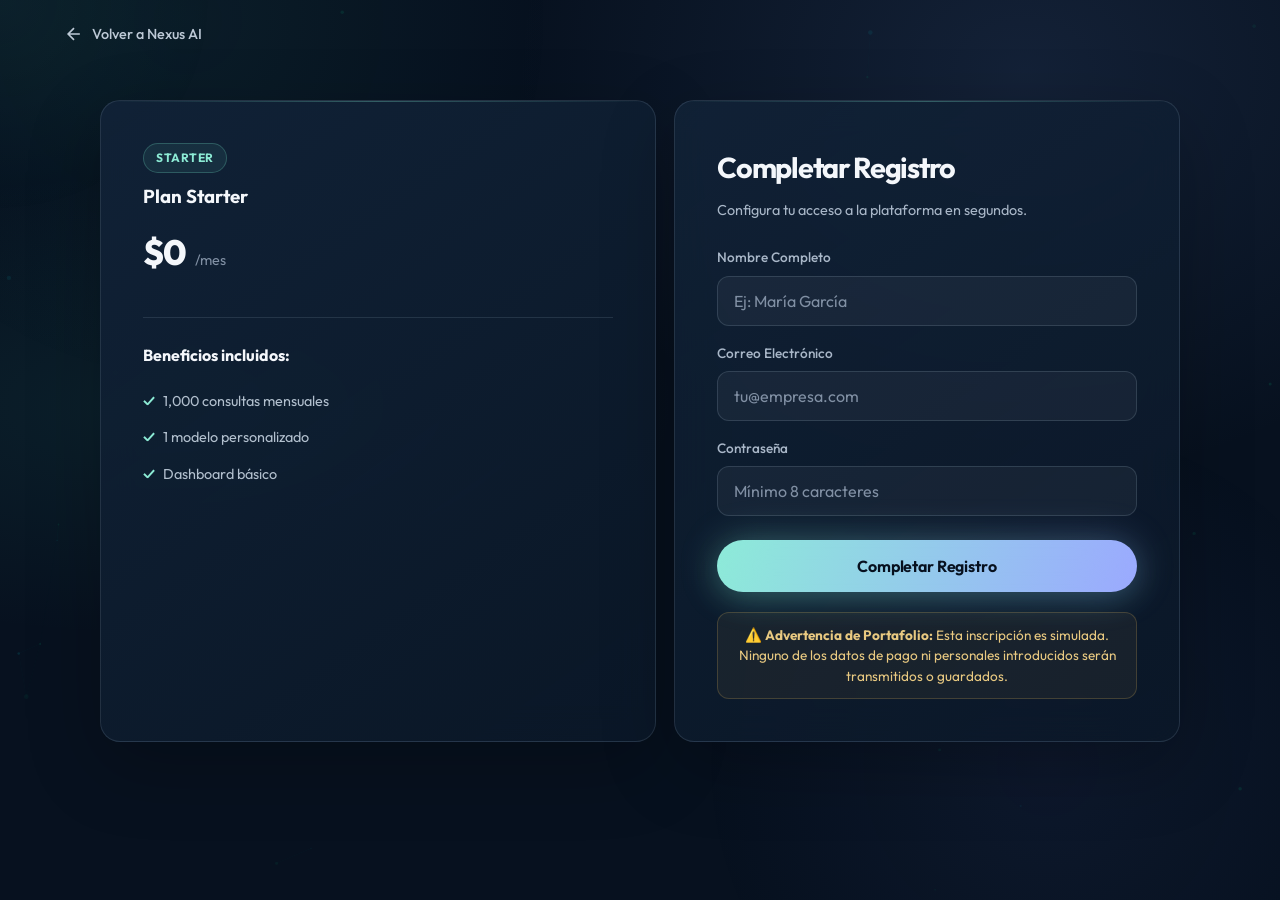
==== commit 3de66a68: "feat(dashboard): rediseña las vistas de la demo - Mantiene el asistente IA como vista principal. - R" ====
--- a/signup.html
+++ b/signup.html
@@ -3,8 +3,8 @@
 <head>
     <meta charset="UTF-8">
     <meta name="viewport" content="width=device-width, initial-scale=1.0">
-    <title>Completar Registro - Nexus AI</title>
-    <meta name="description" content="Inscríbete en Nexus AI. Elige tu plan y comienza a desplegar modelos de lenguaje inteligente hoy mismo.">
+    <title>Crear cuenta de demostración · Nexus AI</title>
+    <meta name="description" content="Explora el flujo de registro de demostración de Nexus AI. No se recopilan datos personales ni financieros.">
     <link rel="stylesheet" href="style.css">
     <style>
         /* Standalone Checkout Specific Layout */
@@ -162,7 +162,28 @@
                 margin-top: 20px;
             }
         }
-    </style>
+                .checkout-body { min-height:100vh; justify-content:flex-start; padding:100px 22px 52px; background:radial-gradient(ellipse at 80% 8%,rgba(76,106,164,.18),transparent 35%),radial-gradient(ellipse at 12% 45%,rgba(44,155,142,.11),transparent 33%),var(--bg-primary); }
+                .checkout-nav { position:fixed; top:22px; left:clamp(18px,5vw,64px); }
+                .back-link { color:#bdc9d6; }
+                .checkout-wrapper { max-width:1080px; margin:0 auto; gap:18px; align-items:stretch; }
+                .checkout-panel { padding:clamp(24px,4vw,42px); border:1px solid rgba(194,216,234,.13); border-radius:20px; box-shadow:0 24px 74px rgba(0,0,0,.24); }
+                .checkout-summary { background:linear-gradient(145deg,rgba(17,34,55,.95),rgba(11,24,40,.9)); }
+                .plan-header { border-color:rgba(194,216,234,.12); }
+                .plan-badge { color:#8cebd5; border-color:rgba(117,228,205,.24); background:rgba(117,228,205,.08); }
+                .plan-price-row { justify-content:flex-start; gap:10px; }
+                .plan-features-list li { color:#b2c0ce; }
+                .card-simulator { border-color:rgba(117,228,205,.2); border-radius:16px; background:linear-gradient(135deg,rgba(117,228,205,.12),rgba(110,128,240,.16) 58%,rgba(255,255,255,.035)); }
+                .demo-payment-note { display:flex; align-items:flex-start; gap:10px; margin-top:8px; padding:13px 15px; border:1px solid rgba(117,228,205,.18); border-radius:12px; color:#c7d7df; background:rgba(117,228,205,.055); }
+                .demo-payment-note > span { color:#8cebd5; font-size:1.1rem; }
+                .demo-payment-note p { margin:0; font-size:.82rem; line-height:1.5; }
+                .demo-payment-note strong { color:#e0f1ed; }
+                .checkout-panel h2 { letter-spacing:-.045em; }
+                .checkout-panel > p { color:#a9b7c8 !important; }
+                .checkout-panel .disclaimer { margin-top:20px !important; }
+                .checkout-panel .btn { margin-top:8px !important; }
+                @media (max-width:820px) { .checkout-body { padding-top:88px; } .checkout-wrapper { max-width:620px; } .checkout-panel { padding:25px; } }
+                @media (max-width:480px) { .checkout-body { padding:82px 14px 28px; } .checkout-nav { top:18px; left:16px; } .checkout-wrapper { gap:14px; } .checkout-panel { padding:21px; } }
+            </style>
 </head>
 <body class="checkout-body">
 
@@ -226,34 +247,18 @@
             <form class="signup-form" id="signup-form">
                 <div class="form-group">
                     <label for="fullname">Nombre Completo</label>
-                    <input type="text" id="fullname" placeholder="Ej: María García" required>
+                    <input type="text" id="fullname" placeholder="Ej: María García" autocomplete="name" required>
                 </div>
                 <div class="form-group">
                     <label for="email">Correo Electrónico</label>
-                    <input type="email" id="email" placeholder="tu@empresa.com" required>
+                    <input type="email" id="email" placeholder="tu@empresa.com" autocomplete="email" required>
                 </div>
                 
-                <!-- Credit Card fields (only shown for paid plans) -->
-                <div id="payment-fields" style="display: none; flex-direction: column; gap: 16px; margin-top: 8px;">
-                    <div class="form-group">
-                        <label for="cc-num">Número de Tarjeta (Simulado)</label>
-                        <input type="text" id="cc-num" placeholder="4000 1234 5678 9010" maxlength="19">
-                    </div>
-                    <div style="display: grid; grid-template-columns: 1fr 1fr; gap: 16px;">
-                        <div class="form-group">
-                            <label for="cc-exp">Fecha Venc.</label>
-                            <input type="text" id="cc-exp" placeholder="MM/AA" maxlength="5">
-                        </div>
-                        <div class="form-group">
-                            <label for="cc-cvc">CVC</label>
-                            <input type="password" id="cc-cvc" placeholder="•••" maxlength="4">
-                        </div>
-                    </div>
-                </div>
+<div id="payment-fields" class="demo-payment-note" style="display: none;" role="status"><span aria-hidden="true">ⓘ</span><p><strong>Modo demostración:</strong> este proyecto no procesa pagos. No ingreses números de tarjeta ni información financiera.</p></div>
 
                 <div class="form-group">
                     <label for="password">Contraseña</label>
-                    <input type="password" id="password" placeholder="Mínimo 8 caracteres" required>
+                    <input type="password" id="password" placeholder="Mínimo 8 caracteres" autocomplete="new-password" minlength="8" required>
                 </div>
                 
                 <button type="submit" class="btn primary-btn glow-effect full-width" style="margin-top: 10px;">Completar Registro</button>
@@ -267,10 +272,10 @@
     </div>
 
     <!-- Success Modal -->
-    <div id="success-modal" class="modal-overlay">
+    <div id="success-modal" class="modal-overlay" role="dialog" aria-modal="true" aria-labelledby="success-title">
         <div class="modal-card">
             <div class="modal-icon">🎉</div>
-            <h3>¡Cuenta Creada con Éxito!</h3>
+            <h3 id="success-title">¡Cuenta Creada con Éxito!</h3>
             <p>Tu plan ha sido configurado en el sistema virtual. Recuerda que esto es un <strong>proyecto ficticio de portafolio</strong>. ¡Gracias por testear el flujo completo!</p>
             <button class="btn primary-btn" onclick="closeModal()">Volver a Inicio</button>
         </div>
@@ -281,6 +286,8 @@
         document.addEventListener('DOMContentLoaded', () => {
 
             // ===================== QUERY PARAMETER EXTRACTOR =====================
+            const canHover = window.matchMedia('(hover: hover) and (pointer: fine)').matches;
+            const prefersReducedMotion = window.matchMedia('(prefers-reduced-motion: reduce)').matches;
             const urlParams = new URLSearchParams(window.location.search);
             const planSelected = (urlParams.get('plan') || 'starter').toLowerCase();
 
@@ -329,22 +336,8 @@
                 cardNameSim.innerText = nameInput.value.trim() || 'María García';
             });
 
-            const ccInput = document.getElementById('cc-num');
+            // Este flujo es solo demostrativo; no hay campos ni manejo de pagos reales.
             const cardNumSim = document.getElementById('card-number-sim');
-            ccInput.addEventListener('input', () => {
-                // Auto spacing credit card digits
-                let val = ccInput.value.replace(/\s+/g, '').replace(/[^0-9]/gi, '');
-                let matches = val.match(/\d{4,16}/g);
-                let match = matches && matches[0] || '';
-                let parts = [];
-                for (let i=0, len=match.length; i<len; i+=4) {
-                    parts.push(match.substring(i, i+4));
-                }
-                if (parts.length > 0) {
-                    ccInput.value = parts.join(' ');
-                }
-                cardNumSim.innerText = ccInput.value.trim() || '•••• •••• •••• ••••';
-            });
 
             // ===================== DYNAMIC PARTICLES BACKGROUND =====================
             const canvas = document.getElementById('particle-canvas');
@@ -365,6 +358,7 @@
             });
 
             document.addEventListener('click', (e) => {
+                if (!canHover || prefersReducedMotion) return;
                 const x = e.clientX + window.scrollX;
                 const y = e.clientY + window.scrollY;
                 shockwaves.push({
@@ -464,16 +458,21 @@
                 updateShockwaves();
                 requestAnimationFrame(animateParticles);
             }
-            animateParticles();
+            if (canHover && !prefersReducedMotion) animateParticles();
+            else canvas.style.display = 'none';
 
             // ===================== CURSOR GLOW =====================
             const cursorGlow = document.getElementById('cursor-glow');
-            document.addEventListener('mousemove', (e) => {
-                requestAnimationFrame(() => {
-                    cursorGlow.style.left = `${e.clientX}px`;
-                    cursorGlow.style.top = `${e.clientY}px`;
+            if (canHover) {
+                document.addEventListener('mousemove', (e) => {
+                    requestAnimationFrame(() => {
+                        cursorGlow.style.left = `${e.clientX}px`;
+                        cursorGlow.style.top = `${e.clientY}px`;
+                    });
                 });
-            });
+            } else {
+                cursorGlow.style.display = 'none';
+            }
 
             // ===================== HOLOGRAPHIC 3D TILT & GLARE EFFECT =====================
             const tiltCards = document.querySelectorAll('.checkout-panel');
--- a/style.css
+++ b/style.css
@@ -14,6 +14,7 @@
     --text-muted: #64748b; /* Slate Muted */
     --border-glass: rgba(0, 242, 254, 0.15); /* Electric Cyan Glowing Borders */
     --gradient-hero: linear-gradient(135deg, #00f2fe 0%, #4f46e5 50%, #00f5a0 100%);
+    --glow-violet-rgb: 139, 92, 246; /* Antes este valor estaba repetido 37 veces "a mano" en todo el archivo, sin variable */
     --font-main: 'Outfit', sans-serif;
     --font-mono: 'JetBrains Mono', monospace;
     --radius: 16px;
@@ -31,15 +32,48 @@
     overflow-x: hidden;
 }
 
+/* Foco visible para navegación por teclado (antes no había ningún
+   estilo de :focus explícito, dependía del outline por defecto del
+   navegador, poco visible sobre este fondo tan oscuro). */
+a:focus-visible,
+button:focus-visible,
+input:focus-visible,
+.sidebar-item:focus-visible {
+    outline: 2px solid var(--accent-cyan);
+    outline-offset: 3px;
+    border-radius: 4px;
+}
+
+/* Respeta la preferencia del sistema de "menos movimiento": antes
+   todas las animaciones (partículas, scramble, parallax, glows)
+   corrían siempre, sin excepción. */
+@media (prefers-reduced-motion: reduce) {
+    *, *::before, *::after {
+        animation-duration: 0.01ms !important;
+        animation-iteration-count: 1 !important;
+        transition-duration: 0.01ms !important;
+        scroll-behavior: auto !important;
+    }
+}
+
+/* Los efectos de mouse (canvas de partículas y glow que sigue al
+   cursor) no tienen ninguna función en touch: sin mousemove, se
+   quedaban visualmente "pegados" en su posición inicial. El JS ya
+   evita inicializarlos en estos dispositivos; esto es el respaldo en
+   CSS por si el JS no llega a cargar. */
+@media (hover: none), (pointer: coarse) {
+    #particle-canvas, #cursor-glow { display: none !important; }
+}
+
 /* Background */
 body::before {
     content: ''; position: fixed; top: -40%; left: -15%; width: 900px; height: 900px;
-    background: radial-gradient(circle, rgba(139,92,246,0.18) 0%, rgba(109,40,217,0.06) 50%, transparent 70%);
+    background: radial-gradient(circle, rgba(var(--glow-violet-rgb),0.18) 0%, rgba(109,40,217,0.06) 50%, transparent 70%);
     pointer-events: none; z-index: 0; animation: blob-drift 20s infinite alternate ease-in-out;
 }
 body::after {
     content: ''; position: fixed; bottom: -25%; right: -10%; width: 700px; height: 700px;
-    background: radial-gradient(circle, rgba(167,139,250,0.14) 0%, rgba(139,92,246,0.05) 50%, transparent 70%);
+    background: radial-gradient(circle, rgba(167,139,250,0.14) 0%, rgba(var(--glow-violet-rgb),0.05) 50%, transparent 70%);
     pointer-events: none; z-index: 0; animation: blob-drift 25s infinite alternate-reverse ease-in-out;
 }
 @keyframes blob-drift { 0% { transform: translate(0,0) scale(1); } 100% { transform: translate(80px,60px) scale(1.15); } }
@@ -48,11 +82,11 @@
 
 .global-shapes { position: fixed; inset: 0; pointer-events: none; z-index: 0; overflow: hidden; }
 .gs { position: absolute; border-radius: 50%; animation: gs-float linear infinite; }
-.gs-1 { width: 420px; height: 420px; top: 5vh; left: 5vw; background: radial-gradient(circle, rgba(139,92,246,0.10) 0%, transparent 70%); animation-duration: 30s; }
+.gs-1 { width: 420px; height: 420px; top: 5vh; left: 5vw; background: radial-gradient(circle, rgba(var(--glow-violet-rgb),0.10) 0%, transparent 70%); animation-duration: 30s; }
 .gs-2 { width: 280px; height: 280px; top: 30vh; right: 4vw; background: radial-gradient(circle, rgba(167,139,250,0.09) 0%, transparent 70%); border-radius: 40% 60% 55% 45%/45% 50% 50% 55%; animation-duration: 22s; animation-delay: -5s; }
 .gs-3 { width: 350px; height: 350px; top: 60vh; left: 15vw; background: radial-gradient(circle, rgba(109,40,217,0.08) 0%, transparent 70%); animation-duration: 26s; animation-delay: -10s; }
 .gs-4 { width: 200px; height: 200px; top: 80vh; right: 20vw; background: radial-gradient(circle, rgba(196,181,253,0.07) 0%, transparent 70%); border-radius: 60% 40%; animation-duration: 18s; }
-.gs-5 { width: 500px; height: 500px; top: 110vh; left: 50vw; background: radial-gradient(circle, rgba(139,92,246,0.08) 0%, transparent 70%); animation-duration: 34s; animation-delay: -8s; }
+.gs-5 { width: 500px; height: 500px; top: 110vh; left: 50vw; background: radial-gradient(circle, rgba(var(--glow-violet-rgb),0.08) 0%, transparent 70%); animation-duration: 34s; animation-delay: -8s; }
 @keyframes gs-float { 0% { transform: translateY(0) scale(1); } 50% { transform: translateY(-40px) scale(1.06); } 100% { transform: translateY(0) scale(1); } }
 
 ::-webkit-scrollbar { width: 6px; }
@@ -65,7 +99,7 @@
     top: 0; left: 0;
     width: 500px; height: 500px;
     border-radius: 50%;
-    background: radial-gradient(circle, rgba(139, 92, 246, 0.12) 0%, rgba(139, 92, 246, 0.04) 40%, transparent 65%);
+    background: radial-gradient(circle, rgba(var(--glow-violet-rgb), 0.12) 0%, rgba(var(--glow-violet-rgb), 0.04) 40%, transparent 65%);
     pointer-events: none;
     z-index: 0;
     transform: translate(-50%, -50%);
@@ -75,15 +109,21 @@
 
 /* Navbar */
 nav { position: fixed; top: 0; left: 0; right: 0; z-index: 1000; padding: 1.2rem 2rem; transition: var(--transition); }
-nav.scrolled { background: rgba(5,3,12,0.88); backdrop-filter: blur(24px); border-bottom: 1px solid rgba(139,92,246,0.2); padding: 0.85rem 2rem; }
+nav.scrolled { background: rgba(5,3,12,0.88); backdrop-filter: blur(24px); border-bottom: 1px solid rgba(var(--glow-violet-rgb),0.2); padding: 0.85rem 2rem; }
 .nav-container { max-width: 1100px; margin: 0 auto; display: flex; align-items: center; justify-content: space-between; }
 .nav-logo { font-size: 1.5rem; font-weight: 800; text-decoration: none; color: var(--text-primary); font-family: var(--font-main); }
 .nav-logo span { color: var(--accent-purple); }
 .nav-menu { list-style: none; display: flex; align-items: center; gap: 0.25rem; }
 .nav-menu li a { text-decoration: none; color: var(--text-secondary); font-size: 0.88rem; font-weight: 500; padding: 0.45rem 1rem; border-radius: 50px; transition: var(--transition); }
-.nav-menu li a:hover { color: var(--accent-purple-light); background: rgba(139,92,246,0.08); }
+.nav-menu li a:hover { color: var(--accent-purple-light); background: rgba(var(--glow-violet-rgb),0.08); }
 .menu-toggle { display: none; cursor: pointer; }
 .menu-toggle .bar { display: block; width: 22px; height: 2px; background: var(--text-primary); margin: 4px 0; border-radius: 2px; transition: var(--transition); }
+/* El JS ya alternaba .active en el botón, pero no existía ningún estilo
+   que lo reflejara: el ícono se quedaba como hamburguesa aunque el menú
+   estuviera abierto. Ahora se transforma en una "X". */
+.menu-toggle.active .bar:nth-child(1) { transform: translateY(6px) rotate(45deg); }
+.menu-toggle.active .bar:nth-child(2) { opacity: 0; }
+.menu-toggle.active .bar:nth-child(3) { transform: translateY(-6px) rotate(-45deg); }
 
 /* Utilities */
 h1,h2,h3,.nav-logo { font-family: var(--font-main); }
@@ -98,7 +138,7 @@
 /* Top shine line on every glass panel */
 .glass-panel::after { content: ''; position: absolute; top: 0; left: 0; right: 0; height: 1px; background: linear-gradient(90deg, transparent 0%, rgba(167,139,250,0.5) 50%, transparent 100%); pointer-events: none; }
 /* Sweep shine on hover */
-.glass-panel::before { content: ''; position: absolute; top: -50%; left: -50%; width: 200%; height: 200%; background: linear-gradient(45deg, transparent 40%, rgba(139,92,246,0.06) 50%, transparent 60%); transform: translateX(-100%); transition: none; pointer-events: none; z-index: 1; }
+.glass-panel::before { content: ''; position: absolute; top: -50%; left: -50%; width: 200%; height: 200%; background: linear-gradient(45deg, transparent 40%, rgba(var(--glow-violet-rgb),0.06) 50%, transparent 60%); transform: translateX(-100%); transition: none; pointer-events: none; z-index: 1; }
 .glass-panel:hover::before { transform: translateX(100%); transition: transform 0.8s ease; }
 
 .btn { font-family: var(--font-main); padding: 12px 24px; border-radius: 50px; border: none; font-weight: 600; cursor: pointer; transition: var(--transition); display: inline-flex; align-items: center; gap: 8px; text-decoration: none; font-size: 1rem; }
@@ -122,8 +162,8 @@
 /* Hero */
 .hero { min-height: 100vh; display: flex; align-items: center; justify-content: center; padding: 120px 5% 60px; gap: 40px; flex-wrap: wrap; }
 .hero-content { flex: 1; min-width: 300px; max-width: 600px; }
-.badge { display: inline-block; padding: 6px 16px; background: rgba(139,92,246,0.1); border: 1px solid rgba(139,92,246,0.5); color: var(--accent-purple-light); border-radius: 50px; font-size: 0.8rem; font-weight: 600; letter-spacing: 1px; margin-bottom: 24px; animation: fadeUpAnim 0.6s cubic-bezier(0.16,1,0.3,1) forwards, badgePulse 3s ease-in-out 1.5s infinite; }
-@keyframes badgePulse { 0%, 100% { box-shadow: 0 0 0 0 rgba(139,92,246,0.4); } 50% { box-shadow: 0 0 0 8px rgba(139,92,246,0); } }
+.badge { display: inline-block; padding: 6px 16px; background: rgba(var(--glow-violet-rgb),0.1); border: 1px solid rgba(var(--glow-violet-rgb),0.5); color: var(--accent-purple-light); border-radius: 50px; font-size: 0.8rem; font-weight: 600; letter-spacing: 1px; margin-bottom: 24px; animation: fadeUpAnim 0.6s cubic-bezier(0.16,1,0.3,1) forwards, badgePulse 3s ease-in-out 1.5s infinite; }
+@keyframes badgePulse { 0%, 100% { box-shadow: 0 0 0 0 rgba(var(--glow-violet-rgb),0.4); } 50% { box-shadow: 0 0 0 8px rgba(var(--glow-violet-rgb),0); } }
 .hero h1 { font-size: clamp(2.5rem,5vw,4.2rem); line-height: 1.1; margin-bottom: 24px; letter-spacing: -1.5px; }
 .hero-desc { font-size: 1.15rem; color: var(--text-secondary); margin-bottom: 40px; line-height: 1.6; }
 .hero-buttons { display: flex; gap: 16px; flex-wrap: wrap; }
@@ -140,7 +180,7 @@
 /* Features */
 .features-grid { display: grid; grid-template-columns: repeat(auto-fit, minmax(300px, 1fr)); gap: 24px; }
 .feature-card { padding: 36px; transition: transform 0.4s cubic-bezier(0.16,1,0.3,1), border-color 0.3s, box-shadow 0.4s; }
-.feature-card:hover { transform: translateY(-10px) scale(1.02); border-color: rgba(139,92,246,0.5); box-shadow: 0 25px 60px rgba(139,92,246,0.2), 0 0 0 1px rgba(139,92,246,0.1); }
+.feature-card:hover { transform: translateY(-10px) scale(1.02); border-color: rgba(var(--glow-violet-rgb),0.5); box-shadow: 0 25px 60px rgba(var(--glow-violet-rgb),0.2), 0 0 0 1px rgba(var(--glow-violet-rgb),0.1); }
 .feature-icon { transition: transform 0.4s cubic-bezier(0.16,1,0.3,1); }
 .feature-card:hover .feature-icon { transform: scale(1.2) translateY(-4px); }
 .feature-icon { font-size: 2.5rem; margin-bottom: 20px; }
@@ -158,10 +198,10 @@
 .window-body { display: flex; background: var(--bg-primary); min-height: 300px; }
 .demo-sidebar { width: 180px; background: rgba(15,15,35,0.8); padding: 20px 0; border-right: 1px solid var(--border-glass); }
 .sidebar-item { padding: 10px 20px; color: var(--text-muted); font-size: 0.85rem; cursor: default; transition: var(--transition); }
-.sidebar-item.active { color: var(--accent-purple-light); background: rgba(139,92,246,0.1); border-left: 2px solid var(--accent-purple); }
+.sidebar-item.active { color: var(--accent-purple-light); background: rgba(var(--glow-violet-rgb),0.1); border-left: 2px solid var(--accent-purple); }
 .demo-content { flex: 1; padding: 24px; }
 .demo-stat-row { display: grid; grid-template-columns: repeat(3, 1fr); gap: 16px; margin-bottom: 24px; }
-.demo-stat-card { background: rgba(139,92,246,0.06); border: 1px solid var(--border-glass); border-radius: 12px; padding: 16px; text-align: center; }
+.demo-stat-card { background: rgba(var(--glow-violet-rgb),0.06); border: 1px solid var(--border-glass); border-radius: 12px; padding: 16px; text-align: center; }
 .demo-stat-number { display: block; font-size: 1.5rem; font-weight: 800; background: var(--gradient-hero); -webkit-background-clip: text; background-clip: text; color: transparent; }
 .demo-stat-label { font-size: 0.75rem; color: var(--text-muted); }
 .demo-chart-area { background: rgba(255,255,255,0.02); border-radius: 12px; padding: 20px; border: 1px solid var(--border-glass); }
@@ -178,23 +218,23 @@
 /* Models Tab */
 .demo-model-list { display: flex; flex-direction: column; gap: 12px; }
 .demo-model-item { display: flex; align-items: center; justify-content: space-between; background: rgba(255,255,255,0.02); padding: 12px 16px; border-radius: 8px; border: 1px solid var(--border-glass); transition: border-color 0.3s; }
-.demo-model-item:hover { border-color: rgba(139,92,246,0.3); }
+.demo-model-item:hover { border-color: rgba(var(--glow-violet-rgb),0.3); }
 .demo-model-info { display: flex; flex-direction: column; }
 .demo-model-name { font-weight: 600; font-size: 0.9rem; }
 .demo-model-meta { font-size: 0.75rem; color: var(--text-muted); margin-top: 2px; }
 .demo-status-badge { padding: 4px 10px; border-radius: 50px; font-size: 0.7rem; font-weight: 600; text-transform: uppercase; letter-spacing: 0.5px; }
 .demo-status-badge.active { background: rgba(34,197,94,0.1); color: #22c55e; border: 1px solid rgba(34,197,94,0.3); }
-.demo-status-badge.training { background: rgba(139,92,246,0.1); color: var(--accent-purple-light); border: 1px solid rgba(139,92,246,0.3); position: relative; overflow: hidden; }
+.demo-status-badge.training { background: rgba(var(--glow-violet-rgb),0.1); color: var(--accent-purple-light); border: 1px solid rgba(var(--glow-violet-rgb),0.3); position: relative; overflow: hidden; }
 .demo-status-badge.standby { background: rgba(234,179,8,0.1); color: #fbbf24; border: 1px solid rgba(234,179,8,0.3); }
 
 /* Datasets Tab */
 .demo-dataset-list { display: flex; flex-direction: column; gap: 10px; }
 .demo-dataset-item { display: flex; align-items: center; justify-content: space-between; background: rgba(255,255,255,0.02); padding: 12px 14px; border-radius: 8px; border: 1px solid var(--border-glass); transition: border-color 0.3s; }
-.demo-dataset-item:hover { border-color: rgba(139,92,246,0.3); }
+.demo-dataset-item:hover { border-color: rgba(var(--glow-violet-rgb),0.3); }
 .demo-dataset-details { display: flex; flex-direction: column; }
 .demo-dataset-name { font-weight: 500; font-size: 0.85rem; font-family: var(--font-mono); }
 .demo-dataset-size { font-size: 0.75rem; color: var(--text-muted); margin-top: 2px; }
-.demo-dataset-btn { background: rgba(139,92,246,0.1); border: 1px solid var(--border-glass); color: var(--accent-purple-light); font-size: 0.75rem; padding: 5px 12px; border-radius: 6px; cursor: pointer; transition: var(--transition); border: none; font-weight: 500; }
+.demo-dataset-btn { background: rgba(var(--glow-violet-rgb),0.1); border: 1px solid var(--border-glass); color: var(--accent-purple-light); font-size: 0.75rem; padding: 5px 12px; border-radius: 6px; cursor: pointer; transition: var(--transition); border: none; font-weight: 500; }
 .demo-dataset-btn:hover { background: var(--gradient-hero); color: white; }
 
 /* Config Tab */
@@ -212,12 +252,34 @@
 
 /* Reports Tab */
 .demo-reports-list { display: flex; flex-direction: column; gap: 12px; }
-.demo-report-card { background: rgba(139,92,246,0.03); border: 1px solid var(--border-glass); border-radius: 10px; padding: 14px 16px; transition: border-color 0.3s; }
-.demo-report-card:hover { border-color: rgba(139,92,246,0.3); }
+.demo-report-card { background: rgba(var(--glow-violet-rgb),0.03); border: 1px solid var(--border-glass); border-radius: 10px; padding: 14px 16px; transition: border-color 0.3s; }
+.demo-report-card:hover { border-color: rgba(var(--glow-violet-rgb),0.3); }
 .demo-report-header { display: flex; justify-content: space-between; align-items: center; margin-bottom: 6px; }
 .demo-report-title { font-weight: 600; font-size: 0.88rem; color: var(--accent-purple-light); }
 .demo-report-time { font-size: 0.7rem; color: var(--text-muted); }
 .demo-report-summary { font-size: 0.8rem; color: var(--text-secondary); line-height: 1.45; }
+
+/* Asistente de IA integrado en la vista de demostración del dashboard */
+.demo-ai-panel { min-height: 310px; display: flex; flex-direction: column; gap: 14px; }
+.demo-ai-heading { display: flex; align-items: center; justify-content: space-between; gap: 12px; padding-bottom: 12px; border-bottom: 1px solid rgba(183,209,228,.09); }
+.demo-ai-brand { display: flex; align-items: center; gap: 10px; }
+.demo-ai-avatar { display: grid; place-items: center; width: 36px; height: 36px; flex: 0 0 auto; border-radius: 12px; color: #081421; background: linear-gradient(135deg,#8debd8,#9ba9ff); }
+.demo-ai-heading strong { display: block; color: #edf5f7; font-size: .92rem; }
+.demo-ai-heading small { display: block; color: #91a1b3; font-size: .72rem; }
+.demo-ai-demo-tag { color: #9cebdc; border: 1px solid rgba(117,228,205,.2); background: rgba(117,228,205,.07); border-radius: 999px; padding: 5px 9px; font-size: .65rem; white-space: nowrap; }
+.demo-ai-messages { display: flex; flex: 1; flex-direction: column; align-items: flex-start; gap: 10px; min-height: 112px; max-height: 190px; overflow-y: auto; padding: 2px 3px; }
+.demo-ai-message { max-width: min(88%, 620px); padding: 10px 13px; border: 1px solid rgba(117,228,205,.12); border-radius: 13px 13px 13px 4px; color: #d3e0e8; background: rgba(117,228,205,.055); font-size: .82rem; line-height: 1.5; overflow-wrap: anywhere; }
+.demo-ai-message.user { align-self: flex-end; border-color: rgba(130,151,255,.2); border-radius: 13px 13px 4px 13px; color: #081421; background: linear-gradient(110deg,#8debd8,#9ba9ff); }
+.demo-ai-suggestions { display: flex; flex-wrap: wrap; gap: 8px; }
+.demo-ai-suggestion { border: 1px solid rgba(117,228,205,.18); border-radius: 999px; padding: 7px 11px; color: #dce9ee; background: rgba(117,228,205,.045); font: 500 .72rem var(--font-main); cursor: pointer; transition: var(--transition); }
+.demo-ai-suggestion:hover { border-color: rgba(117,228,205,.38); background: rgba(117,228,205,.12); transform: translateY(-1px); }
+.demo-ai-form { display: flex; align-items: center; gap: 8px; margin-top: auto; padding: 7px; border: 1px solid rgba(183,209,228,.13); border-radius: 13px; background: rgba(255,255,255,.025); }
+.demo-ai-form input { min-width: 0; flex: 1; padding: 8px 10px; border: 0; outline: 0; color: var(--text-primary); background: transparent; font: .82rem var(--font-main); }
+.demo-ai-form input::placeholder { color: #8190a4; }
+.demo-ai-form button { min-height: 36px; padding: 7px 13px; border: 0; border-radius: 9px; color: #081421; background: linear-gradient(110deg,#8debd8,#9ba9ff); font: 650 .76rem var(--font-main); cursor: pointer; }
+.demo-ai-note { color: #8190a4; font-size: .67rem; line-height: 1.4; }
+.demo-ai-typing { color: #9cebdc; font-size: .74rem; padding: 3px 5px; }
+@media (max-width: 560px) { .demo-ai-heading { align-items: flex-start; } .demo-ai-demo-tag { font-size: .58rem; } .demo-ai-suggestion { font-size: .67rem; } .demo-ai-form button { padding-inline: 10px; } }
 
 
 /* Stats */
@@ -231,9 +293,9 @@
 /* Team */
 .team-grid { display: grid; grid-template-columns: repeat(auto-fit, minmax(240px, 1fr)); gap: 24px; }
 .team-card { padding: 30px; text-align: center; transition: transform 0.4s cubic-bezier(0.16,1,0.3,1), border-color 0.3s, box-shadow 0.4s; }
-.team-card:hover { transform: translateY(-10px) scale(1.02); border-color: rgba(139,92,246,0.5); box-shadow: 0 25px 60px rgba(139,92,246,0.15); }
+.team-card:hover { transform: translateY(-10px) scale(1.02); border-color: rgba(var(--glow-violet-rgb),0.5); box-shadow: 0 25px 60px rgba(var(--glow-violet-rgb),0.15); }
 .team-photo { width: 120px; height: 120px; border-radius: 50%; object-fit: cover; border: 3px solid var(--accent-purple); margin-bottom: 16px; transition: transform 0.4s cubic-bezier(0.16,1,0.3,1), box-shadow 0.4s; }
-.team-card:hover .team-photo { transform: scale(1.1); box-shadow: 0 0 25px rgba(139,92,246,0.4); }
+.team-card:hover .team-photo { transform: scale(1.1); box-shadow: 0 0 25px rgba(var(--glow-violet-rgb),0.4); }
 .team-card h3 { font-size: 1.15rem; margin-bottom: 4px; }
 .team-role { color: var(--accent-purple-light); font-size: 0.85rem; font-weight: 600; display: block; margin-bottom: 12px; }
 .team-card p { color: var(--text-muted); font-size: 0.9rem; }
@@ -241,8 +303,8 @@
 /* Pricing */
 .pricing-grid { display: grid; grid-template-columns: repeat(auto-fit, minmax(280px, 1fr)); gap: 24px; align-items: start; }
 .pricing-card { padding: 36px; transition: transform 0.4s cubic-bezier(0.16,1,0.3,1), border-color 0.3s, box-shadow 0.4s; position: relative; }
-.pricing-card:hover { transform: translateY(-8px); border-color: rgba(139,92,246,0.4); box-shadow: 0 25px 60px rgba(139,92,246,0.15); }
-.pricing-card.featured { border-color: var(--accent-purple); box-shadow: 0 0 40px rgba(139,92,246,0.2); transform: scale(1.03); }
+.pricing-card:hover { transform: translateY(-8px); border-color: rgba(var(--glow-violet-rgb),0.4); box-shadow: 0 25px 60px rgba(var(--glow-violet-rgb),0.15); }
+.pricing-card.featured { border-color: var(--accent-purple); box-shadow: 0 0 40px rgba(var(--glow-violet-rgb),0.2); transform: scale(1.03); }
 .pricing-card.featured:hover { transform: scale(1.05) translateY(-5px); }
 .popular-badge { position: absolute; top: -12px; right: 20px; background: var(--gradient-hero); color: white; padding: 4px 16px; border-radius: 50px; font-size: 0.7rem; font-weight: 700; letter-spacing: 1px; }
 .pricing-card h3 { font-size: 1.5rem; margin-bottom: 8px; }
@@ -269,7 +331,7 @@
 .form-group { display: flex; flex-direction: column; gap: 6px; }
 .form-group label { font-size: 0.85rem; color: var(--text-secondary); font-weight: 500; }
 .form-group input { background: rgba(255,255,255,0.05); border: 1px solid var(--border-glass); border-radius: 12px; padding: 14px 16px; color: var(--text-primary); font-family: var(--font-main); font-size: 1rem; outline: none; transition: border-color 0.3s, box-shadow 0.3s, transform 0.2s; }
-.form-group input:focus { border-color: var(--accent-purple); box-shadow: 0 0 20px rgba(139,92,246,0.25), inset 0 0 0 1px rgba(139,92,246,0.1); transform: scale(1.01); }
+.form-group input:focus { border-color: var(--accent-purple); box-shadow: 0 0 20px rgba(var(--glow-violet-rgb),0.25), inset 0 0 0 1px rgba(var(--glow-violet-rgb),0.1); transform: scale(1.01); }
 .form-group input::placeholder { color: var(--text-muted); transition: opacity 0.3s; }
 .form-group input:focus::placeholder { opacity: 0.4; }
 
@@ -335,7 +397,7 @@
 
 /* Sidebar hover animation */
 .sidebar-item { transition: all 0.25s ease; }
-.sidebar-item:hover { color: var(--text-secondary); background: rgba(139,92,246,0.05); padding-left: 24px; }
+.sidebar-item:hover { color: var(--text-secondary); background: rgba(var(--glow-violet-rgb),0.05); padding-left: 24px; }
 
 /* ===================== CHAT WIDGET ===================== */
 .chat-toggle {
@@ -344,10 +406,10 @@
     background: var(--gradient-hero); color: white;
     font-size: 1.5rem; cursor: pointer;
     display: flex; align-items: center; justify-content: center;
-    box-shadow: 0 8px 30px rgba(139,92,246,0.5);
+    box-shadow: 0 8px 30px rgba(var(--glow-violet-rgb),0.5);
     transition: transform 0.3s cubic-bezier(0.16,1,0.3,1), box-shadow 0.3s;
 }
-.chat-toggle:hover { transform: scale(1.1); box-shadow: 0 12px 40px rgba(139,92,246,0.6); }
+.chat-toggle:hover { transform: scale(1.1); box-shadow: 0 12px 40px rgba(var(--glow-violet-rgb),0.6); }
 .chat-toggle-close { display: none; font-size: 1.3rem; font-family: var(--font-main); }
 .chat-toggle.open .chat-toggle-icon { display: none; }
 .chat-toggle.open .chat-toggle-close { display: block; }
@@ -493,7 +555,7 @@
     content: '';
     position: absolute;
     inset: 0;
-    background: radial-gradient(circle 280px at var(--glare-x, 0px) var(--glare-y, 0px), rgba(255, 255, 255, 0.09) 0%, rgba(139, 92, 246, 0.03) 50%, transparent 80%);
+    background: radial-gradient(circle 280px at var(--glare-x, 0px) var(--glare-y, 0px), rgba(255, 255, 255, 0.09) 0%, rgba(var(--glow-violet-rgb), 0.03) 50%, transparent 80%);
     opacity: 0;
     transition: opacity 0.3s ease;
     pointer-events: none;
@@ -521,6 +583,7 @@
     0%, 100% { opacity: 1; transform: skewX(0deg); }
     50% { opacity: 0.8; transform: skewX(10deg); }
 }
+
 
 /* Responsive */
 @media (max-width: 768px) {
@@ -603,3 +666,412 @@
         font-size: 0.82rem;
     }
 }
+
+/* ===================== NEXUS AI — REFINED PRODUCT EXPERIENCE ===================== */
+:root {
+    --bg-primary: #07111f;
+    --bg-secondary: #0b1728;
+    --bg-card: rgba(14, 28, 46, 0.82);
+    --accent-purple: #56d9bd;
+    --accent-purple-dark: #2bb89f;
+    --accent-purple-light: #8cebd5;
+    --accent-blue: #7487ff;
+    --accent-cyan: #70e5d0;
+    --text-primary: #f4f7fb;
+    --text-secondary: #a9b7c8;
+    --text-muted: #8190a4;
+    --border-glass: rgba(182, 207, 228, 0.12);
+    --gradient-hero: linear-gradient(110deg, #6fe2ca 0%, #7b8cff 100%);
+    --glow-violet-rgb: 86, 217, 189;
+    --radius: 20px;
+}
+html { scroll-padding-top: 92px; }
+body { background: radial-gradient(ellipse at 75% 6%, rgba(76, 106, 164, .16), transparent 33%), radial-gradient(ellipse at 10% 30%, rgba(44, 155, 142, .09), transparent 30%), var(--bg-primary); }
+body::before { width: 760px; height: 760px; background: radial-gradient(circle, rgba(61, 178, 157, .10), transparent 68%); opacity: .7; }
+body::after { width: 720px; height: 720px; background: radial-gradient(circle, rgba(101, 119, 220, .11), transparent 68%); opacity: .65; }
+.global-shapes { opacity: .35; }
+#particle-canvas { opacity: .19; }
+#cursor-glow { opacity: .48; }
+nav { padding: 1rem 2rem; }
+nav.scrolled { background: rgba(7, 17, 31, .88); border-bottom-color: rgba(182, 207, 228, .10); }
+.nav-container { max-width: 1240px; }
+.nav-logo { letter-spacing: -.055em; }
+.nav-logo span { color: var(--accent-purple); }
+.nav-menu { gap: .35rem; }
+.nav-menu li a { color: #b8c4d3; font-size: .86rem; }
+.nav-menu li a:hover { color: var(--text-primary); background: rgba(255,255,255,.055); }
+.nav-menu li a.nav-cta { color: #07111f; background: #78e2cb; font-weight: 700; padding: .65rem 1.05rem; margin-left: .4rem; }
+.nav-menu li a.nav-cta:hover { background: #a0f0df; transform: translateY(-1px); }
+.menu-toggle { border: 0; background: transparent; padding: 8px; }
+.menu-toggle .bar { width: 24px; }
+.gradient-text { background-image: linear-gradient(105deg, #7ce8d2 8%, #92a4ff 54%, #b7bfff 100%); animation: none; }
+.section-title { background-image: linear-gradient(95deg, #f4f7fb 0%, #b7c8d8 100%); animation: none; }
+.glass-panel { background: linear-gradient(145deg, rgba(17, 34, 55, .9), rgba(11, 24, 40, .82)); border-color: rgba(194, 216, 234, .12); box-shadow: 0 18px 60px rgba(0, 0, 0, .22); backdrop-filter: blur(18px); }
+.glass-panel::after { background: linear-gradient(90deg, transparent, rgba(123, 226, 203, .32), transparent); }
+.glass-panel::before { background: linear-gradient(45deg, transparent 40%, rgba(123, 226, 203, .04) 50%, transparent 60%); }
+.btn { min-height: 48px; font-weight: 650; letter-spacing: -.01em; }
+.primary-btn { color: #07111f; background: linear-gradient(110deg, #8debd8, #9ba9ff); box-shadow: 0 8px 28px rgba(86, 217, 189, .16); }
+.primary-btn.glow-effect::before { background: linear-gradient(110deg, #8debd8, #9ba9ff); filter: blur(20px); opacity: .28; }
+.primary-btn:hover { box-shadow: 0 12px 34px rgba(86, 217, 189, .24); }
+.secondary-btn { background: rgba(255,255,255,.035); border-color: rgba(194,216,234,.18); }
+.secondary-btn:hover { background: rgba(255,255,255,.075); border-color: rgba(194,216,234,.28); }
+section { padding: clamp(4.5rem, 8vw, 7.5rem) 2rem; }
+.section-inner { max-width: 1160px; }
+.section-label { color: #83e2ce; font-size: .72rem; letter-spacing: .19em; }
+.section-title { max-width: 760px; font-size: clamp(2.15rem, 4.2vw, 3.3rem); letter-spacing: -.045em; }
+.section-subtitle { max-width: 620px; color: #a5b4c5; }
+.hero { max-width: 1440px; min-height: min(900px, 100vh); margin: 0 auto; padding: 142px 6% 88px; gap: clamp(36px, 5vw, 82px); flex-wrap: nowrap; }
+.hero-content { max-width: 620px; }
+.hero h1 { font-size: clamp(3.2rem, 6.1vw, 5.55rem); line-height: 1.025; letter-spacing: -.065em; margin-bottom: 25px; }
+.hero-desc { max-width: 560px; font-size: 1.09rem; line-height: 1.75; color: #a8b8ca; margin-bottom: 32px; }
+.badge { display: inline-flex; align-items: center; gap: 9px; padding: 8px 13px; background: rgba(117, 228, 205, .075); border-color: rgba(117, 228, 205, .2); color: #b4f3e4; font-size: .73rem; letter-spacing: .035em; text-transform: none; animation: fadeUpAnim .6s cubic-bezier(.16,1,.3,1) forwards; }
+.badge-dot { width: 7px; height: 7px; border-radius: 50%; background: #72e2c7; box-shadow: 0 0 12px rgba(114,226,199,.75); }
+.hero-buttons { gap: 12px; }
+.hero-buttons .btn { padding: 15px 23px; }
+.hero-trust { margin-top: 42px; }
+.hero-trust > span { color: #9aa9bb; font-size: .78rem; margin-bottom: 13px; }
+.trust-logos { gap: 9px; }
+.trust-logo { color: #aab8c8; border: 1px solid rgba(194,216,234,.1); border-radius: 999px; padding: 7px 10px; font-size: .62rem; letter-spacing: .08em; opacity: .78; }
+.hero-visual { min-width: 0; }
+.hero-img.dashboard-art { width: min(100%, 610px); max-width: 610px; padding: 13px; aspect-ratio: 1.12 / 1; border-radius: 22px; border-color: rgba(170, 205, 226, .2); background: linear-gradient(145deg, rgba(30, 53, 76, .86), rgba(13, 25, 43, .98)); box-shadow: 0 36px 100px rgba(0,0,0,.42), 0 0 90px rgba(62, 164, 152, .08); overflow: hidden; animation: heroFloat 7s ease-in-out infinite; }
+.dashboard-shell { height: 100%; border: 1px solid rgba(203,222,237,.09); border-radius: 14px; overflow: hidden; background: #0d1928; text-align: left; color: #eff5f8; }
+.dashboard-topbar { height: 43px; display: flex; align-items: center; gap: 17px; padding: 0 14px; border-bottom: 1px solid rgba(203,222,237,.08); background: rgba(18,33,51,.92); }
+.dashboard-brand { display:flex; align-items:center; gap:6px; color:#f2f7fa; text-decoration:none; font-size: .72rem; font-weight:750; letter-spacing:-.04em; }
+.dashboard-brand > span:last-child { color:#74ddc6; }
+.brand-mark { display:grid; place-items:center; width:19px; height:19px; border-radius:6px; color:#092019; font-size:.65rem; background:linear-gradient(135deg,#8debd8,#8191fa); }
+.dashboard-breadcrumb { color:#8d9bad; font-size:.61rem; }
+.dashboard-breadcrumb span { color:#506075; padding:0 5px; }
+.dashboard-user { margin-left:auto; display:grid; place-items:center; width:24px; height:24px; border-radius:50%; background:#263b51; color:#c9e8e0; font-size:.55rem; font-weight:700; }
+.dashboard-layout { display:flex; height:calc(100% - 43px); }
+.dashboard-rail { width:43px; padding:14px 8px; display:flex; align-items:center; flex-direction:column; gap:12px; border-right:1px solid rgba(203,222,237,.07); background:#101d2d; }
+.rail-icon { display:grid; place-items:center; width:26px; height:26px; border-radius:8px; color:#7f90a5; font-size:.86rem; }
+.rail-icon.active { color:#90ead8; background:rgba(102,220,193,.12); }
+.dashboard-content { flex:1; min-width:0; padding:16px 17px; }
+.dashboard-heading { display:flex; align-items:center; justify-content:space-between; gap:10px; margin-bottom:13px; }
+.dashboard-heading > div { display:flex; flex-direction:column; gap:2px; }
+.dashboard-eyebrow { color:#75869a; font-size:.47rem; letter-spacing:.14em; }
+.dashboard-heading strong { color:#edf4f7; font-size:.84rem; letter-spacing:-.03em; }
+.dashboard-live { display:flex; align-items:center; gap:5px; color:#a6c5bd; font-size:.5rem; white-space:nowrap; }
+.dashboard-live i { width:5px; height:5px; border-radius:50%; background:#58d6b3; box-shadow:0 0 8px rgba(88,214,179,.6); }
+.dashboard-metrics { display:grid; grid-template-columns:repeat(3,1fr); gap:8px; margin-bottom:9px; }
+.dashboard-metric { min-width:0; display:flex; flex-direction:column; gap:4px; padding:9px 9px 8px; border:1px solid rgba(203,222,237,.08); border-radius:8px; background:rgba(255,255,255,.025); }
+.dashboard-metric span { color:#92a1b3; font-size:.5rem; white-space:nowrap; overflow:hidden; text-overflow:ellipsis; }
+.dashboard-metric strong { color:#edf5f7; font-size:1rem; line-height:1.1; letter-spacing:-.04em; }
+.dashboard-metric small { color:#73d9bd; font-size:.43rem; white-space:nowrap; overflow:hidden; text-overflow:ellipsis; }
+.dashboard-chart-card { padding:10px 10px 7px; border:1px solid rgba(203,222,237,.08); border-radius:9px; background:rgba(255,255,255,.025); }
+.chart-card-heading { display:flex; align-items:center; justify-content:space-between; color:#dbe5eb; font-size:.55rem; }
+.chart-card-heading > div { display:flex; flex-direction:column; gap:3px; }
+.chart-card-heading small { color:#718298; font-size:.44rem; }
+.chart-select { padding:4px 6px; border:1px solid rgba(203,222,237,.09); border-radius:5px; color:#9aabbb; font-size:.43rem; }
+.dashboard-chart { display:block; width:100%; height:104px; margin-top:3px; overflow:visible; }
+.chart-area { fill:url(#chart-fill); }
+.chart-line { fill:none; stroke:#69d8bc; stroke-width:3; stroke-linecap:round; }
+.chart-point { fill:#a5f2df; stroke:#183c38; stroke-width:4; }
+.chart-axis { display:flex; justify-content:space-between; color:#718298; font-size:.42rem; }
+.dashboard-insight { display:flex; align-items:center; gap:8px; margin-top:9px; padding:8px 9px; border:1px solid rgba(117,228,205,.12); border-radius:8px; color:#9eb4c0; background:rgba(87,191,168,.055); font-size:.48rem; }
+.dashboard-insight strong { color:#d7ece8; font-weight:650; }
+.insight-icon { color:#8ee7d2; font-size:.75rem; }
+.insight-arrow { margin-left:auto; color:#8ee7d2; font-size:.75rem; }
+.glow-orb { background:#4fcbb5; opacity:.17; filter:blur(95px); }
+.features-grid { grid-template-columns: repeat(3, minmax(0,1fr)); gap:16px; }
+.feature-card { padding:28px; border-radius:18px; }
+.feature-card:hover { transform:translateY(-5px); border-color:rgba(117,228,205,.28); box-shadow:0 24px 54px rgba(0,0,0,.25); }
+.feature-icon { display:grid; place-items:center; width:48px; height:48px; border:1px solid rgba(117,228,205,.16); border-radius:14px; background:rgba(117,228,205,.075); font-size:1.45rem; margin-bottom:22px; }
+.feature-card h3 { font-size:1.12rem; letter-spacing:-.025em; }
+.feature-card p { color:#a3b1c1; font-size:.9rem; }
+.demo-window { border-color:rgba(183,209,228,.16); box-shadow:0 34px 90px rgba(0,0,0,.32); }
+.window-header { background:#101c2b; }
+.window-body { background:#0b1624; }
+.demo-sidebar { width:190px; background:#0f1b2a; }
+.sidebar-item { width:100%; display:block; border:0; border-left:2px solid transparent; background:transparent; text-align:left; font:inherit; padding:11px 18px; cursor:pointer; color:#8998aa; }
+.sidebar-item:hover { color:#e5eff3; background:rgba(255,255,255,.035); padding-left:20px; }
+.sidebar-item.active { color:#8ee7d2; background:rgba(117,228,205,.08); border-left-color:#70ddc5; }
+.demo-content { min-height:300px; }
+.demo-stat-card { background:rgba(255,255,255,.025); border-color:rgba(183,209,228,.09); }
+.demo-stat-number { background-image:linear-gradient(100deg,#8debd8,#9ba9ff); }
+.chart-bar { background:linear-gradient(to top,#607be0,#70dfc8); }
+.demo-model-item,.demo-dataset-item,.demo-report-card { background:rgba(255,255,255,.025); border-color:rgba(183,209,228,.09); }
+.demo-status-badge.training,.demo-report-title { color:#8cebd5; }
+.stats-section { background:linear-gradient(180deg,rgba(12,24,40,.3),rgba(14,29,47,.55),rgba(12,24,40,.25)); border-block:1px solid rgba(183,209,228,.06); }
+.workflow-intro { margin-bottom:34px; }
+.workflow-intro .section-subtitle { margin-bottom:0; }
+.workflow-grid { grid-template-columns:repeat(4,minmax(0,1fr)); gap:14px; text-align:left; }
+.workflow-card { position:relative; min-height:205px; padding:23px; border:1px solid rgba(183,209,228,.1); border-radius:17px; background:rgba(255,255,255,.025); }
+.workflow-number { display:block; color:#8cebd5; font-family:var(--font-mono); font-size:.7rem; letter-spacing:.1em; }
+.workflow-icon { display:grid; place-items:center; width:36px; height:36px; margin:18px 0 14px; border-radius:11px; background:rgba(117,228,205,.09); color:#9cebdc; font-size:1rem; }
+.workflow-card h3 { font-size:1.02rem; letter-spacing:-.025em; margin-bottom:6px; }
+.workflow-card p { color:#9aaabd; font-size:.82rem; line-height:1.55; }
+.team-grid { grid-template-columns:repeat(4,minmax(0,1fr)); gap:16px; }
+.team-card { padding:24px 20px; border-radius:18px; }
+.team-card:hover { transform:translateY(-5px); border-color:rgba(117,228,205,.25); }
+.team-photo { width:96px; height:96px; border:2px solid rgba(117,228,205,.54); }
+.team-card p { color:#a1b0c0; font-size:.83rem; }
+.team-role { color:#8cebd5; }
+.pricing-grid { grid-template-columns:repeat(3,minmax(0,1fr)); gap:16px; }
+.pricing-card { padding:30px; }
+.pricing-card.featured { transform:translateY(-8px); border-color:rgba(117,228,205,.45); box-shadow:0 20px 60px rgba(40,145,128,.12); }
+.pricing-card.featured:hover { transform:translateY(-12px); }
+.popular-badge { top:17px; right:18px; background:rgba(117,228,205,.13); color:#a0f0df; border:1px solid rgba(117,228,205,.23); font-size:.61rem; }
+.price { letter-spacing:-.055em; }
+.price-features li { color:#afbdcb; border-bottom-color:rgba(183,209,228,.07); }
+.cta-card { padding:clamp(36px,7vw,74px); background:radial-gradient(ellipse at top,rgba(91,177,165,.12),transparent 60%),linear-gradient(145deg,rgba(16,34,54,.95),rgba(10,23,39,.92)); }
+.cta-card h2 { max-width:750px; margin:0 auto 14px; font-size:clamp(2rem,4vw,3rem); letter-spacing:-.05em; }
+.cta-card p { color:#a8b7c7; }
+.disclaimer { background:rgba(239,190,92,.055); border-color:rgba(239,190,92,.2); }
+.disclaimer p { color:#e8c981; }
+footer { border-top-color:rgba(183,209,228,.1); }
+.footer-col h4 { color:#d8e2ea; }
+.footer-col p,.footer-col a { color:#91a1b3; }
+.footer-col a:hover { color:#8cebd5; }
+.footer-bottom { border-top-color:rgba(183,209,228,.08); }
+.chat-toggle { background:linear-gradient(135deg,#83e5cf,#778cff); color:#081421; box-shadow:0 10px 32px rgba(76,193,168,.25); }
+.chat-header { background:rgba(95,185,165,.1); }
+.chat-msg.bot { color:#d3e0e8; background:rgba(117,228,205,.06); border-color:rgba(117,228,205,.15); }
+.chat-msg.user { color:#07111f; background:linear-gradient(110deg,#8debd8,#9ba9ff); }
+.chat-chip { color:#dce9ee; background:rgba(117,228,205,.06); border-color:rgba(117,228,205,.2); }
+.chat-chip:hover { background:linear-gradient(110deg,#4bbfa8,#788afa); }
+.form-group input { background:rgba(255,255,255,.045); border-color:rgba(183,209,228,.16); }
+.form-group input:focus { border-color:#77dec8; box-shadow:0 0 0 4px rgba(117,228,205,.1); }
+.top-notification { background:rgba(10,23,39,.94); border-color:rgba(117,228,205,.25); box-shadow:0 12px 42px rgba(0,0,0,.3); }
+@media (max-width: 1080px) {
+    .hero { padding-inline:4%; gap:30px; }
+    .hero h1 { font-size:clamp(3rem,5.8vw,4.5rem); }
+    .features-grid { grid-template-columns:repeat(2,minmax(0,1fr)); }
+    .team-grid { grid-template-columns:repeat(2,minmax(0,1fr)); }
+    .nav-menu li a { padding-inline:.72rem; }
+}
+@media (max-width: 768px) {
+    nav { padding: .8rem 1.1rem; }
+    nav.scrolled { padding: .7rem 1.1rem; }
+    .nav-menu { display:none; position:fixed; inset:0; z-index:1001; background:rgba(7,17,31,.97); backdrop-filter:blur(20px); flex-direction:column; justify-content:center; align-items:stretch; gap:9px; padding:90px 12vw; }
+    .nav-menu.active { display:flex; }
+    .nav-menu li a { display:block; padding:14px 18px; font-size:1.12rem; border-radius:12px; }
+    .nav-menu li a.nav-cta { text-align:center; color:#07111f; margin:14px 0 0; }
+    .menu-toggle { position:relative; z-index:1002; display:block; }
+    .hero { min-height:auto; flex-direction:column; flex-wrap:nowrap; padding:128px 7% 70px; text-align:left; align-items:stretch; gap:48px; }
+    .hero-content { max-width:680px; min-width:0; }
+    .hero h1 { font-size:clamp(3rem,11vw,5rem); }
+    .hero-desc { font-size:1rem; }
+    .hero-visual { width:100%; justify-content:center; }
+    .hero-img.dashboard-art { width:100%; max-width:590px; aspect-ratio:1.08 / 1; }
+    .hero-trust { margin-top:32px; }
+    .workflow-grid { grid-template-columns:repeat(2,minmax(0,1fr)); }
+    .pricing-grid { grid-template-columns:1fr; max-width:580px; margin-inline:auto; gap:18px; }
+    .pricing-card.featured { transform:none; }
+    .pricing-card.featured:hover { transform:translateY(-5px); }
+    .demo-sidebar { width:155px; }
+    .demo-content { padding:18px; }
+    .demo-stat-row { grid-template-columns:repeat(3,minmax(0,1fr)); gap:9px; }
+    .demo-stat-card { padding:12px 8px; }
+    .demo-stat-number { font-size:1.2rem; }
+    .footer-content { grid-template-columns:repeat(2,minmax(0,1fr)); }
+}
+@media (max-width: 560px) {
+    section { padding:4.4rem 1.15rem; }
+    .hero { padding:116px 1.25rem 58px; }
+    .hero h1 { font-size:clamp(2.75rem,13vw,4rem); }
+    .hero-buttons { display:grid; grid-template-columns:1fr; }
+    .hero-buttons .btn { justify-content:center; width:100%; }
+    .trust-logos { gap:7px; }
+    .trust-logo { font-size:.55rem; padding:6px 8px; }
+    .hero-img.dashboard-art { aspect-ratio:.94 / 1; padding:8px; border-radius:16px; }
+    .dashboard-topbar { height:37px; gap:8px; padding-inline:9px; }
+    .dashboard-layout { height:calc(100% - 37px); }
+    .dashboard-rail { width:31px; padding-inline:4px; }
+    .rail-icon { width:22px; height:22px; }
+    .dashboard-content { padding:10px 8px; }
+    .dashboard-heading { margin-bottom:8px; }
+    .dashboard-heading strong { font-size:.72rem; }
+    .dashboard-live { font-size:.42rem; }
+    .dashboard-metrics { gap:4px; margin-bottom:5px; }
+    .dashboard-metric { padding:7px 5px; gap:3px; }
+    .dashboard-metric span { font-size:.43rem; }
+    .dashboard-metric strong { font-size:.83rem; }
+    .dashboard-metric small { font-size:.36rem; }
+    .dashboard-chart-card { padding:8px 7px 5px; }
+    .dashboard-chart { height:82px; }
+    .dashboard-insight { padding:6px; font-size:.4rem; }
+    .features-grid,.team-grid,.workflow-grid { grid-template-columns:1fr; }
+    .feature-card { padding:24px; }
+    .workflow-card { min-height:0; }
+    .demo-sidebar { display:none; }
+    .demo-stat-row { grid-template-columns:1fr; }
+    .window-header { padding:12px; }
+    .window-url { font-size:.66rem; }
+    .demo-content { padding:13px; }
+    .demo-stat-card { padding:10px; }
+    .demo-chart-area { padding:13px; }
+    .chart-bar-group { height:95px; }
+    .footer-content { grid-template-columns:1fr 1fr; gap:28px 20px; }
+    .footer-col:first-child { grid-column:1/-1; }
+    .chat-widget { width:calc(100vw - 24px); right:12px; bottom:90px; max-height:min(76vh,540px); }
+    .chat-toggle { right:18px; bottom:18px; }
+    .cta-card { padding:36px 20px; }
+    .cta-buttons { display:grid; }
+}
+@media (prefers-reduced-motion: reduce) {
+    *, *::before, *::after { animation-duration:.01ms !important; animation-iteration-count:1 !important; scroll-behavior:auto !important; }
+    .hero-img.dashboard-art { animation:none; }
+}
+
+/* Asistente como experiencia principal del dashboard de demostración */
+.svg-icon-library { position:absolute; width:0; height:0; overflow:hidden; }
+.ui-icon { width:1.15em; height:1.15em; display:inline-block; flex:0 0 auto; fill:none; stroke:currentColor; stroke-width:1.8; stroke-linecap:round; stroke-linejoin:round; vertical-align:middle; }
+.disclaimer-icon { width:1.1em; height:1.1em; color:currentColor; }
+.demo-window { width:100%; }
+.window-body { min-height:640px; }
+.demo-sidebar { width:208px; flex:0 0 208px; }
+.sidebar-item { display:flex; align-items:center; gap:11px; min-height:46px; }
+.sidebar-item .ui-icon { width:17px; height:17px; }
+.demo-content { display:flex; min-width:0; min-height:640px; padding:0; }
+.demo-ai-panel { width:100%; min-height:640px; flex:1; padding:clamp(24px,3.2vw,48px); gap:20px; }
+.demo-ai-heading { padding-bottom:18px; }
+.demo-ai-avatar { width:44px; height:44px; border-radius:14px; }
+.demo-ai-avatar .ui-icon { width:22px; height:22px; }
+.demo-ai-heading strong { font-size:1.05rem; }
+.demo-ai-heading small { font-size:.78rem; }
+.demo-ai-demo-tag { font-size:.7rem; padding:7px 11px; }
+.demo-ai-messages { flex:1; min-height:280px; max-height:none; padding:12px 5px; gap:14px; }
+.demo-ai-message { max-width:min(82%,760px); padding:14px 17px; font-size:.92rem; }
+.demo-ai-suggestions { gap:10px; }
+.demo-ai-suggestion { padding:9px 14px; font-size:.8rem; }
+.demo-ai-form { padding:9px; }
+.demo-ai-form input { padding:11px 13px; font-size:.92rem; }
+.demo-ai-form button { min-height:42px; padding:9px 16px; display:inline-flex; align-items:center; gap:8px; }
+.demo-ai-form button .ui-icon { width:16px; height:16px; }
+.demo-ai-note { font-size:.73rem; }
+.feature-icon .ui-icon { width:25px; height:25px; }
+.workflow-icon .ui-icon { width:18px; height:18px; }
+.modal-icon .ui-icon { width:48px; height:48px; }
+.chat-toggle .ui-icon { width:25px; height:25px; }
+.chat-toggle-close .ui-icon { width:21px; height:21px; }
+.chat-avatar .ui-icon { width:27px; height:27px; }
+.chat-send .ui-icon { width:18px; height:18px; }
+
+@media (max-width:768px) {
+    .window-body { min-height:0; flex-direction:column; }
+    .demo-sidebar { display:flex; width:100%; flex:0 0 auto; flex-direction:row; overflow-x:auto; padding:8px; border-right:0; border-bottom:1px solid var(--border-glass); }
+    .sidebar-item { width:auto; flex:0 0 auto; min-height:42px; padding:9px 12px; border-left:0; border-bottom:2px solid transparent; }
+    .sidebar-item:hover { padding-left:12px; }
+    .sidebar-item.active { border-left:0; border-bottom-color:#70ddc5; }
+    .demo-content { min-height:580px; }
+    .demo-ai-panel { min-height:580px; }
+}
+@media (max-width:560px) {
+    .demo-sidebar { display:flex; }
+    .sidebar-item { gap:7px; padding:8px 10px; font-size:.78rem; }
+    .sidebar-item .ui-icon { width:15px; height:15px; }
+    .demo-content,.demo-ai-panel { min-height:560px; }
+    .demo-ai-panel { padding:20px 15px; gap:15px; }
+    .demo-ai-messages { min-height:230px; }
+    .demo-ai-message { max-width:92%; padding:11px 13px; font-size:.84rem; }
+    .demo-ai-heading { align-items:center; }
+    .demo-ai-heading small { font-size:.67rem; }
+    .demo-ai-suggestion { padding:7px 10px; }
+}
+
+@media (prefers-reduced-motion: reduce) { .demo-ai-message { animation:none; } }
+.price-check { width:14px; height:14px; margin-right:6px; color:#8cebd5; }
+.demo-dataset-btn .ui-icon { width:14px; height:14px; margin-left:4px; vertical-align:-2px; }
+
+/* ===================== DASHBOARD DEMO VIEWS ===================== */
+.workspace-view { width:100%; min-width:0; padding:clamp(22px,3vw,42px); color:#eef4f7; }
+.view-heading { display:flex; justify-content:space-between; align-items:flex-start; gap:22px; margin-bottom:25px; }
+.view-kicker { display:block; margin-bottom:8px; color:#83e2ce; font:500 .65rem var(--font-mono); letter-spacing:.14em; }
+.view-heading h2 { margin:0; color:#f2f6f9; font-size:clamp(1.4rem,2.25vw,2rem); line-height:1.18; letter-spacing:-.045em; }
+.view-heading p { margin-top:7px; color:#91a1b3; font-size:.83rem; line-height:1.5; }
+.view-period,.view-primary-action { display:inline-flex; justify-content:center; align-items:center; gap:8px; min-height:40px; padding:0 13px; border:1px solid rgba(183,209,228,.13); border-radius:10px; color:#ccd8e0; background:rgba(255,255,255,.035); font:500 .76rem var(--font-main); white-space:nowrap; }
+.view-period .ui-icon,.view-primary-action .ui-icon { width:15px; height:15px; color:#8cebd5; }
+.view-period > span:last-child { color:#8190a4; margin-left:3px; }
+.view-primary-action { border-color:rgba(117,228,205,.2); color:#081923; background:linear-gradient(110deg,#8debd8,#9ba9ff); font-weight:650; }
+.view-primary-action .ui-icon { color:#09251f; }
+.surface-card { min-width:0; border:1px solid rgba(183,209,228,.105); border-radius:15px; background:linear-gradient(145deg,rgba(19,36,56,.78),rgba(12,25,42,.84)); box-shadow:0 14px 36px rgba(0,0,0,.12); }
+.overview-metrics { display:grid; grid-template-columns:repeat(4,minmax(0,1fr)); gap:12px; margin-bottom:14px; }
+.overview-card { position:relative; min-width:0; overflow:hidden; padding:17px 16px 15px; border:1px solid rgba(183,209,228,.1); border-radius:14px; background:linear-gradient(145deg,rgba(22,41,62,.8),rgba(13,27,44,.72)); }
+.overview-card::after { position:absolute; right:-25px; bottom:-47px; width:110px; height:110px; border-radius:50%; background:rgba(111,226,202,.055); content:""; }
+.overview-card-label,.overview-card-foot { display:block; color:#91a1b3; font-size:.68rem; }
+.overview-card-value { display:flex; align-items:center; flex-wrap:wrap; gap:8px; margin:11px 0 5px; color:#f2f7f8; font-size:clamp(1.2rem,2.1vw,1.65rem); font-weight:700; letter-spacing:-.05em; line-height:1.1; }
+.overview-card-value small { font-size:.72rem; font-weight:500; letter-spacing:0; }
+.metric-trend { padding:4px 6px; border-radius:6px; color:#85e3cb; background:rgba(117,228,205,.09); font:600 .58rem var(--font-main); letter-spacing:0; }
+.metric-neutral { color:#8393a7; font:500 .57rem var(--font-main); letter-spacing:0; }
+.overview-card-foot { font-size:.62rem; }
+.overview-card-icon { position:absolute; top:14px; right:14px; display:grid; place-items:center; width:29px; height:29px; border:1px solid rgba(117,228,205,.12); border-radius:9px; color:#82dfcb; background:rgba(117,228,205,.07); }
+.overview-card-icon .ui-icon { width:15px; height:15px; }
+.dashboard-insights-grid { display:grid; grid-template-columns:minmax(0,1.65fr) minmax(230px,.85fr); gap:14px; margin-bottom:14px; }
+.activity-card,.quick-insights,.activity-feed { padding:18px; }
+.surface-card-heading,.section-inline-heading { display:flex; justify-content:space-between; align-items:center; gap:12px; }
+.surface-card-heading h3,.section-inline-heading h3 { color:#eaf1f5; font-size:.91rem; font-weight:650; letter-spacing:-.02em; }
+.surface-card-heading p,.section-inline-heading p { margin-top:3px; color:#8191a5; font-size:.68rem; }
+.chart-legend { display:flex; align-items:center; gap:6px; color:#92a2b4; font-size:.62rem; }
+.chart-legend i { width:7px; height:7px; border-radius:50%; background:#73dfc4; box-shadow:0 0 9px rgba(115,223,196,.55); }
+.activity-chart { display:grid; grid-template-columns:27px 1fr; gap:9px; height:190px; margin-top:16px; }
+.chart-y-labels { display:flex; flex-direction:column; justify-content:space-between; padding:0 0 21px; color:#74859a; font: .57rem var(--font-mono); }
+.chart-plot { position:relative; min-width:0; }
+.chart-grid-lines { position:absolute; inset:0 0 22px; display:flex; flex-direction:column; justify-content:space-between; }
+.chart-grid-lines i { display:block; border-top:1px dashed rgba(183,209,228,.1); }
+.chart-bar-group { position:absolute; inset:0 2px 0; display:flex; align-items:stretch; justify-content:space-around; gap:clamp(6px,2vw,18px); height:auto; }
+.chart-bar { position:relative; z-index:1; flex:0 1 34px; height:var(--h); align-self:flex-end; min-height:14px; border-radius:7px 7px 2px 2px; background:linear-gradient(180deg,rgba(128,235,211,.94),rgba(83,157,181,.58)); box-shadow:0 0 17px rgba(87,203,177,.1); transform-origin:bottom; }
+.chart-bar:nth-child(2n) { background:linear-gradient(180deg,rgba(147,166,255,.9),rgba(93,108,189,.55)); }
+.chart-bar span { position:absolute; bottom:-22px; left:50%; transform:translateX(-50%); color:#8291a4; font: .56rem var(--font-main); }
+.chart-bar.animated { animation:growBar .8s cubic-bezier(.16,1,.3,1) both; }
+.quick-insights .surface-card-heading { margin-bottom:14px; }
+.insight-spark { display:grid; place-items:center; width:31px; height:31px; border-radius:9px; color:#91ead7; background:rgba(117,228,205,.08); }
+.insight-spark .ui-icon { width:16px; height:16px; }
+.insight-highlight { display:flex; align-items:flex-start; gap:10px; padding:12px 0; border-top:1px solid rgba(183,209,228,.075); }
+.insight-highlight-icon { display:grid; place-items:center; flex:0 0 auto; width:29px; height:29px; border-radius:9px; color:#89e7d1; background:rgba(117,228,205,.09); }
+.insight-highlight-icon.blue { color:#aebcff; background:rgba(130,145,255,.1); }
+.insight-highlight-icon .ui-icon { width:15px; height:15px; }
+.insight-highlight strong { color:#dce7eb; font-size:.71rem; }
+.insight-highlight p { margin-top:3px; color:#8999ac; font-size:.64rem; line-height:1.45; }
+.insight-foot { display:flex; align-items:center; gap:7px; margin-top:5px; color:#75869a; font-size:.59rem; }
+.insight-foot .status-dot { width:6px; height:6px; }
+.activity-feed .surface-card-heading { margin-bottom:10px; }
+.text-action { display:inline-flex; align-items:center; gap:6px; padding:6px 2px; border:0; color:#8ddfcd; background:transparent; font:600 .68rem var(--font-main); cursor:pointer; }
+.text-action .ui-icon { width:13px; height:13px; }
+.activity-feed-list { display:flex; flex-direction:column; }
+.feed-row { display:flex; align-items:center; gap:10px; min-height:54px; border-top:1px solid rgba(183,209,228,.07); }
+.feed-icon { display:grid; place-items:center; flex:0 0 auto; width:29px; height:29px; border-radius:9px; }
+.feed-icon .ui-icon { width:15px; height:15px; }
+.feed-icon.mint { color:#84e3cb; background:rgba(117,228,205,.09); }.feed-icon.violet { color:#aeb8ff; background:rgba(130,145,255,.1); }.feed-icon.amber { color:#e8c981; background:rgba(239,190,92,.09); }
+.feed-row > div { display:flex; flex:1; flex-direction:column; gap:3px; min-width:0; }
+.feed-row strong { overflow:hidden; color:#d8e3e9; font-size:.68rem; text-overflow:ellipsis; white-space:nowrap; }
+.feed-row small { color:#7e8fa2; font-size:.6rem; }
+.feed-status { color:#9bcaba; font-size:.59rem; white-space:nowrap; }
+.model-summary-strip { display:flex; align-items:center; gap:22px; padding:13px 17px; margin-bottom:16px; border:1px solid rgba(183,209,228,.09); border-radius:12px; background:rgba(255,255,255,.022); }
+.model-summary-strip > div { display:flex; align-items:baseline; gap:8px; color:#8798aa; font-size:.67rem; }
+.summary-number { color:#e7f1f2; font-size:1rem; font-weight:700; }
+.model-summary-strip > i { width:1px; height:21px; background:rgba(183,209,228,.12); }
+.model-featured-grid { display:grid; grid-template-columns:repeat(3,minmax(0,1fr)); gap:12px; }
+.model-feature-card { min-width:0; padding:16px; border:1px solid rgba(183,209,228,.1); border-radius:14px; background:linear-gradient(145deg,rgba(22,40,61,.72),rgba(12,25,42,.8)); }
+.model-feature-card.featured-model { border-color:rgba(117,228,205,.24); background:radial-gradient(ellipse at top right,rgba(117,228,205,.09),transparent 52%),linear-gradient(145deg,rgba(22,43,62,.85),rgba(12,25,42,.86)); }
+.model-feature-top { display:flex; align-items:center; justify-content:space-between; gap:8px; margin-bottom:16px; }
+.model-symbol { display:grid; place-items:center; width:36px; height:36px; border:1px solid rgba(117,228,205,.15); border-radius:11px; color:#8cebd5; background:rgba(117,228,205,.08); }
+.model-symbol.violet { color:#b5baff; border-color:rgba(151,155,255,.15); background:rgba(130,145,255,.08); }.model-symbol.blue { color:#99c9ff; border-color:rgba(105,168,235,.15); background:rgba(105,168,235,.08); }
+.model-symbol .ui-icon { width:18px; height:18px; }
+.model-pill { display:inline-flex; align-items:center; gap:5px; padding:5px 8px; border:1px solid rgba(117,228,205,.16); border-radius:999px; color:#9ce7d3; background:rgba(117,228,205,.055); font-size:.58rem; }
+.model-pill i { width:5px; height:5px; border-radius:50%; background:#74dfc4; }.model-pill.training { color:#dcc68e; border-color:rgba(239,190,92,.18); background:rgba(239,190,92,.055); }.model-pill.training i { background:#e8c981; }
+.model-category { color:#8091a4; font:500 .55rem var(--font-mono); letter-spacing:.08em; }
+.model-feature-card h3 { margin:6px 0; color:#edf4f6; font-size:.93rem; letter-spacing:-.025em; }
+.model-feature-card > p { min-height:38px; margin:0 0 13px; color:#93a3b4; font-size:.66rem; line-height:1.5; }
+.model-specs { display:flex; gap:20px; padding:11px 0; border-top:1px solid rgba(183,209,228,.075); border-bottom:1px solid rgba(183,209,228,.075); }
+.model-specs span { display:flex; flex-direction:column; gap:4px; }.model-specs small { color:#7f90a3; font-size:.57rem; }.model-specs strong { color:#dce9eb; font-size:.68rem; }
+.model-use-action { display:flex; align-items:center; gap:6px; margin-top:11px; padding:0; border:0; color:#8de5d1; background:transparent; font:600 .66rem var(--font-main); cursor:pointer; }.model-use-action .ui-icon { width:13px; height:13px; }.model-use-action.subtle { color:#adbbca; }
+.model-progress-label { display:flex; justify-content:space-between; margin-top:19px; color:#899aab; font-size:.6rem; }.model-progress-label strong { color:#e2ce99; }.model-progress,.report-progress,.report-completion { height:5px; margin-top:8px; overflow:hidden; border-radius:9px; background:rgba(255,255,255,.07); }.model-progress i,.report-progress i,.report-completion i { display:block; height:100%; border-radius:inherit; background:linear-gradient(90deg,#e9cc8d,#f0e2b9); }.model-feature-foot { margin-top:12px; color:#76879b; font-size:.58rem; }
+.section-inline-heading { margin:21px 0 10px; }.demo-counter { color:#8292a4; font-size:.62rem; }
+.model-library { overflow:hidden; border:1px solid rgba(183,209,228,.09); border-radius:12px; background:rgba(255,255,255,.02); }
+.library-row { display:flex; align-items:center; gap:10px; min-height:53px; padding:8px 12px; border-bottom:1px solid rgba(183,209,228,.06); }.library-row:last-child { border-bottom:0; }
+.library-icon { display:grid; place-items:center; width:28px; height:28px; border-radius:8px; color:#87dfca; background:rgba(117,228,205,.08); }.library-icon.violet { color:#b2b5ff; background:rgba(130,145,255,.09); }.library-icon.blue { color:#99c9ff; background:rgba(105,168,235,.08); }.library-icon .ui-icon { width:14px; height:14px; }
+.library-row > div { display:flex; flex:1; flex-direction:column; gap:2px; }.library-row strong { color:#dce6eb; font-size:.68rem; }.library-row small { color:#8291a4; font-size:.59rem; }
+.library-tag { padding:4px 7px; border-radius:6px; color:#8fddc9; background:rgba(117,228,205,.07); font-size:.57rem; }.library-tag.muted { color:#abb5c1; background:rgba(255,255,255,.05); }.library-latency { min-width:40px; color:#9aa9b7; font: .59rem var(--font-mono); text-align:right; }
+.dataset-overview { display:grid; grid-template-columns:1.5fr .8fr; gap:18px; align-items:center; padding:16px; margin-bottom:20px; border:1px solid rgba(117,228,205,.13); border-radius:14px; background:radial-gradient(ellipse at 0 0,rgba(117,228,205,.09),transparent 55%),rgba(255,255,255,.025); }
+.dataset-overview-main { display:flex; align-items:center; gap:11px; min-width:0; }.dataset-overview-icon { display:grid; place-items:center; flex:0 0 auto; width:39px; height:39px; border-radius:12px; color:#8cebd5; background:rgba(117,228,205,.1); }.dataset-overview-icon .ui-icon { width:19px; height:19px; }.dataset-overview-main > div { display:flex; flex:1; flex-direction:column; gap:3px; min-width:0; }.dataset-overview-main strong { color:#e8f1f3; font-size:.76rem; }.dataset-overview-main small { color:#8b9bad; font-size:.61rem; }.dataset-overview-status { display:flex; align-items:center; gap:6px; color:#9bdcc9; font-size:.59rem; white-space:nowrap; }.dataset-overview-status i,.dataset-state i { width:6px; height:6px; border-radius:50%; background:#73dfc4; }
+.dataset-usage { padding-left:17px; border-left:1px solid rgba(183,209,228,.1); }.dataset-usage > div:first-child { display:flex; justify-content:space-between; gap:10px; color:#8c9bad; font-size:.58rem; }.dataset-usage strong { color:#dbe8eb; font-size:.68rem; }.dataset-usage strong small { color:#8191a4; font-size:.57rem; font-weight:400; }.usage-track { height:5px; margin-top:9px; overflow:hidden; border-radius:8px; background:rgba(255,255,255,.07); }.usage-track i { display:block; height:100%; border-radius:inherit; background:linear-gradient(90deg,#6ed9c0,#8998ff); }
+.dataset-table { overflow:hidden; border:1px solid rgba(183,209,228,.09); border-radius:12px; background:rgba(255,255,255,.018); }.dataset-table-head,.dataset-row { display:grid; grid-template-columns:minmax(200px,1.8fr) .62fr .9fr .82fr auto; align-items:center; gap:12px; }.dataset-table-head { min-height:35px; padding:0 13px; color:#77899d; background:rgba(255,255,255,.025); font:500 .54rem var(--font-mono); letter-spacing:.04em; }.dataset-row { min-height:65px; padding:8px 13px; border-top:1px solid rgba(183,209,228,.065); }.dataset-file { display:flex; align-items:center; gap:9px; min-width:0; }.file-type { display:grid; place-items:center; flex:0 0 auto; width:29px; height:29px; border-radius:8px; font:700 .56rem var(--font-mono); font-style:normal; }.file-type.json { color:#92d9c4; background:rgba(117,228,205,.08); }.file-type.csv { color:#9eb4ff; background:rgba(130,145,255,.09); }.file-type.parquet { color:#e6c986; background:rgba(239,190,92,.08); }.dataset-file > span { display:flex; flex-direction:column; gap:3px; min-width:0; }.dataset-file strong { overflow:hidden; color:#dce6ea; font-size:.63rem; text-overflow:ellipsis; white-space:nowrap; }.dataset-file small { color:#8090a3; font-size:.56rem; }.dataset-cell { color:#9cabb9; font-size:.59rem; }.dataset-state { display:flex; align-items:center; gap:6px; color:#9acbbd; font-size:.57rem; white-space:nowrap; }.dataset-state i.is-syncing { border:1px solid rgba(232,201,129,.35); border-top-color:#e8c981; background:transparent; animation:buttonSpin .7s linear infinite; }.demo-dataset-btn { display:inline-flex; align-items:center; justify-content:center; gap:4px; min-height:29px; padding:0 8px; border:1px solid rgba(117,228,205,.13); border-radius:7px; color:#9de3d2; background:rgba(117,228,205,.045); font:500 .57rem var(--font-main); white-space:nowrap; cursor:pointer; }.demo-dataset-btn:hover { border-color:rgba(117,228,205,.3); background:rgba(117,228,205,.1); }.demo-dataset-btn:disabled { opacity:.75; cursor:wait; }.demo-dataset-btn.is-complete { color:#a9e7c8; border-color:rgba(109,217,164,.2); background:rgba(109,217,164,.07); }.demo-dataset-btn .ui-icon { width:12px; height:12px; }.button-spinner { width:10px; height:10px; border:1px solid rgba(157,227,210,.3); border-top-color:#9de3d2; border-radius:50%; animation:buttonSpin .7s linear infinite; }.demo-data-caption { display:flex; align-items:center; gap:6px; margin-top:11px; color:#74859a; font-size:.59rem; }.demo-data-caption .ui-icon { width:13px; height:13px; color:#d2b979; }
+@keyframes buttonSpin { to { transform:rotate(360deg); } }
+.settings-demo-label { display:inline-flex; align-items:center; gap:6px; padding:6px 9px; border:1px solid rgba(239,190,92,.18); border-radius:999px; color:#e6ce97; background:rgba(239,190,92,.055); font:500 .58rem var(--font-mono); letter-spacing:.04em; white-space:nowrap; }.settings-demo-label .ui-icon { width:13px; height:13px; }
+.settings-layout { display:grid; grid-template-columns:165px minmax(0,1fr); gap:15px; align-items:start; }.settings-nav { display:flex; flex-direction:column; gap:5px; padding:7px; border:1px solid rgba(183,209,228,.08); border-radius:12px; background:rgba(255,255,255,.018); }.settings-nav-item { display:flex; align-items:center; gap:8px; min-height:37px; padding:0 9px; border:0; border-radius:8px; color:#91a0b1; background:transparent; text-align:left; font:500 .65rem var(--font-main); cursor:pointer; }.settings-nav-item .ui-icon { width:14px; height:14px; }.settings-nav-item > span { margin-left:auto; color:#64758a; font-size:1rem; }.settings-nav-item:hover,.settings-nav-item.active { color:#a8eadc; background:rgba(117,228,205,.075); }.settings-main { min-width:0; }.settings-card { padding:17px 18px 4px; }.settings-card-heading { display:flex; justify-content:space-between; align-items:flex-start; gap:10px; padding-bottom:11px; }.settings-card-heading h3 { color:#e9f1f4; font-size:.82rem; }.settings-card-heading p { margin-top:3px; color:#8191a4; font-size:.61rem; }.settings-mini-badge { padding:4px 7px; border:1px solid rgba(183,209,228,.1); border-radius:6px; color:#8b9bad; font-size:.54rem; white-space:nowrap; }.setting-row { display:flex; align-items:center; gap:10px; min-height:58px; border-top:1px solid rgba(183,209,228,.065); cursor:pointer; }.setting-symbol { display:grid; place-items:center; flex:0 0 auto; width:29px; height:29px; border-radius:9px; color:#83dfca; background:rgba(117,228,205,.08); }.setting-symbol.violet { color:#b1b6ff; background:rgba(130,145,255,.09); }.setting-symbol.blue { color:#9bc9ff; background:rgba(105,168,235,.08); }.setting-symbol.amber { color:#e5ca88; background:rgba(239,190,92,.08); }.setting-symbol .ui-icon { width:15px; height:15px; }.setting-copy { display:flex; flex:1; flex-direction:column; gap:3px; min-width:0; }.setting-copy strong { color:#dce7eb; font-size:.66rem; font-weight:600; }.setting-copy small { color:#8191a4; font-size:.57rem; line-height:1.35; }.demo-switch { flex:0 0 auto; }.demo-switch input:focus-visible + .demo-slider { outline:2px solid #8cebd5; outline-offset:3px; }.setting-select { display:flex; justify-content:space-between; gap:18px; min-width:98px; padding:6px 8px; border:1px solid rgba(183,209,228,.11); border-radius:7px; color:#c5d1d9; background:rgba(255,255,255,.025); font-size:.6rem; }.setting-select span { color:#8493a6; }.settings-bottom-row { display:grid; grid-template-columns:1fr auto; gap:10px; margin-top:11px; }.setting-info-card { display:flex; align-items:center; gap:9px; padding:11px; }.setting-info-icon { display:grid; place-items:center; flex:0 0 auto; width:28px; height:28px; border-radius:8px; color:#98caff; background:rgba(105,168,235,.08); }.setting-info-icon .ui-icon { width:14px; height:14px; }.setting-info-card strong { color:#d9e5ea; font-size:.62rem; }.setting-info-card p { margin-top:2px; color:#8292a4; font-size:.55rem; }.info-arrow { margin-left:auto; color:#8dcfbe; }.settings-save { display:inline-flex; align-items:center; justify-content:center; gap:6px; padding:0 12px; border:1px solid rgba(117,228,205,.18); border-radius:9px; color:#0a201d; background:linear-gradient(110deg,#8debd8,#9ba9ff); font:650 .62rem var(--font-main); cursor:pointer; transition:var(--transition); }.settings-save .ui-icon { width:14px; height:14px; }.settings-save:hover { transform:translateY(-1px); box-shadow:0 7px 18px rgba(93,202,178,.16); }.settings-save.is-saved { color:#c6f3df; border-color:rgba(109,217,164,.25); background:rgba(109,217,164,.13); }.settings-feedback { display:flex; align-items:center; gap:7px; margin-top:12px; color:#7f91a4; font-size:.59rem; transition:color .2s; }.settings-feedback .status-dot { width:6px; height:6px; background:#8292a4; animation:none; }.settings-feedback.is-updated { color:#a4e5d5; }.settings-feedback.is-updated .status-dot { background:#72dfc4; box-shadow:0 0 8px rgba(114,223,196,.45); }
+.report-highlight-grid { display:grid; grid-template-columns:repeat(3,minmax(0,1fr)); gap:12px; }.report-highlight { position:relative; min-width:0; overflow:hidden; padding:15px; border:1px solid rgba(183,209,228,.1); border-radius:13px; background:linear-gradient(145deg,rgba(22,40,61,.73),rgba(12,25,42,.78)); }.report-highlight-icon { display:grid; place-items:center; width:30px; height:30px; margin-bottom:12px; border:1px solid rgba(117,228,205,.12); border-radius:9px; color:#8cebd5; background:rgba(117,228,205,.07); }.report-highlight-icon.violet { color:#b4b8ff; border-color:rgba(130,145,255,.14); background:rgba(130,145,255,.08); }.report-highlight-icon.blue { color:#9bcaff; border-color:rgba(105,168,235,.14); background:rgba(105,168,235,.08); }.report-highlight-icon .ui-icon { width:15px; height:15px; }.report-highlight-label { display:block; color:#8c9bad; font-size:.6rem; }.report-highlight > strong { display:block; margin-top:5px; color:#edf4f6; font-size:1.45rem; letter-spacing:-.05em; }.report-highlight > small { display:block; margin-top:3px; color:#8191a4; font-size:.55rem; }.report-highlight > small b { color:#8bdfc9; font-weight:600; }.mini-sparkline { display:flex; align-items:flex-end; gap:5px; height:27px; margin-top:11px; }.mini-sparkline i { flex:1; height:var(--bar); border-radius:3px 3px 0 0; background:linear-gradient(180deg,#79dfc5,rgba(121,223,197,.24)); }.mini-sparkline i:nth-child(2n) { background:linear-gradient(180deg,#99a6ff,rgba(153,166,255,.22)); }.report-progress i { background:linear-gradient(90deg,#8d9bff,#b6bfff); }.report-progress-caption { display:block; margin-top:6px; color:#8594a7; font-size:.54rem; }.report-completion { margin-top:14px; }.report-completion i { background:linear-gradient(90deg,#6fd9bd,#9cebd5); }.report-list-heading { margin-top:23px; }.report-list { overflow:hidden; border:1px solid rgba(183,209,228,.09); border-radius:12px; background:rgba(255,255,255,.018); }.report-list-item { display:flex; align-items:center; gap:10px; min-height:61px; padding:9px 12px; border-bottom:1px solid rgba(183,209,228,.065); }.report-list-item:last-child { border-bottom:0; }.report-doc-icon { display:grid; place-items:center; flex:0 0 auto; width:31px; height:31px; border-radius:9px; }.report-doc-icon.mint { color:#8cebd5; background:rgba(117,228,205,.08); }.report-doc-icon.violet { color:#b4b8ff; background:rgba(130,145,255,.09); }.report-doc-icon.blue { color:#9bcaff; background:rgba(105,168,235,.08); }.report-doc-icon .ui-icon { width:16px; height:16px; }.report-list-copy { display:flex; flex:1; flex-direction:column; gap:3px; min-width:0; }.report-list-copy strong { overflow:hidden; color:#dce6ea; font-size:.65rem; text-overflow:ellipsis; white-space:nowrap; }.report-list-copy small { color:#8291a4; font-size:.56rem; }.report-list-tag { padding:4px 7px; border-radius:6px; color:#91ddca; background:rgba(117,228,205,.065); font-size:.54rem; white-space:nowrap; }.report-list-tag.violet { color:#b6b9ff; background:rgba(130,145,255,.08); }.report-list-tag.blue { color:#a0caff; background:rgba(105,168,235,.08); }.report-open { display:grid; place-items:center; width:26px; height:26px; border:1px solid rgba(183,209,228,.1); border-radius:7px; color:#9bb1bd; background:rgba(255,255,255,.025); cursor:pointer; }.report-open .ui-icon { width:13px; height:13px; }
+@media (max-width:1000px) { .overview-metrics { grid-template-columns:repeat(2,minmax(0,1fr)); }.model-featured-grid { grid-template-columns:repeat(2,minmax(0,1fr)); }.model-feature-card:last-child { grid-column:1/-1; }.dataset-table-head,.dataset-row { grid-template-columns:minmax(170px,1.7fr) .55fr .8fr auto; }.dataset-table-head span:nth-child(4),.dataset-state { display:none; } }
+@media (max-width:768px) { .workspace-view { padding:21px 17px; }.dashboard-insights-grid { grid-template-columns:1fr; }.quick-insights { display:grid; grid-template-columns:1fr 1fr; column-gap:15px; }.quick-insights .surface-card-heading,.quick-insights .insight-foot { grid-column:1/-1; }.quick-insights .insight-highlight { align-items:flex-start; }.dataset-overview { grid-template-columns:1fr; gap:13px; }.dataset-usage { padding:12px 0 0; border-left:0; border-top:1px solid rgba(183,209,228,.1); }.settings-layout { grid-template-columns:1fr; }.settings-nav { flex-direction:row; overflow-x:auto; }.settings-nav-item { flex:0 0 auto; }.settings-nav-item > span { display:none; } }
+@media (max-width:560px) { .workspace-view { padding:18px 13px; }.view-heading { flex-direction:column; gap:13px; margin-bottom:18px; }.view-heading h2 { font-size:1.4rem; }.view-heading p { font-size:.73rem; }.view-period,.view-primary-action { min-height:36px; font-size:.69rem; }.overview-metrics { gap:8px; }.overview-card { padding:13px 11px; }.overview-card-label { padding-right:18px; font-size:.61rem; }.overview-card-value { gap:5px; font-size:1.25rem; }.overview-card-icon { top:10px; right:9px; width:24px; height:24px; }.overview-card-foot { font-size:.56rem; }.metric-trend { font-size:.51rem; }.activity-card,.quick-insights,.activity-feed { padding:14px; }.activity-chart { height:160px; }.quick-insights { display:block; }.quick-insights .insight-highlight { display:flex; }.feed-status { display:none; }.model-summary-strip { gap:10px; padding:11px; }.model-summary-strip > div { flex-direction:column; gap:1px; font-size:.56rem; }.summary-number { font-size:.9rem; }.model-featured-grid { grid-template-columns:1fr; }.model-feature-card:last-child { grid-column:auto; }.model-feature-card > p { min-height:0; }.model-feature-top { margin-bottom:11px; }.model-progress-label { margin-top:12px; }.model-library .library-row { gap:7px; padding-inline:9px; }.library-row small { max-width:150px; overflow:hidden; text-overflow:ellipsis; white-space:nowrap; }.library-latency { display:none; }.dataset-overview { padding:12px; }.dataset-overview-main { flex-wrap:wrap; }.dataset-overview-status { margin-left:49px; }.dataset-table-head { display:none; }.dataset-row { grid-template-columns:minmax(0,1fr) auto; gap:7px; padding:11px; }.dataset-file { grid-column:1; }.dataset-cell { display:none; }.dataset-state { display:flex; grid-column:1; margin-left:38px; }.demo-dataset-btn { grid-column:2; grid-row:1 / span 2; }.dataset-file strong { max-width:195px; }.report-highlight-grid { grid-template-columns:1fr; }.report-highlight { display:grid; grid-template-columns:36px 1fr auto; align-items:center; column-gap:9px; padding:11px; }.report-highlight-icon { grid-row:1 / span 2; margin:0; }.report-highlight-label { align-self:end; }.report-highlight > strong { grid-column:3; grid-row:1 / span 2; margin:0; font-size:1.2rem; }.report-highlight > small { grid-column:2; align-self:start; }.mini-sparkline,.report-progress,.report-completion,.report-progress-caption { display:none; }.report-list-item { gap:8px; padding-inline:9px; }.report-list-tag { display:none; }.report-list-copy strong { font-size:.61rem; }.settings-nav { gap:3px; padding:5px; }.settings-nav-item { gap:6px; padding:0 8px; font-size:.59rem; }.settings-card { padding:14px 12px 3px; }.setting-row { gap:7px; }.setting-copy small { font-size:.53rem; }.settings-bottom-row { grid-template-columns:1fr; }.settings-save { min-height:38px; }.setting-info-card p { font-size:.53rem; } }
+@media (prefers-reduced-motion:reduce) { .chart-bar.animated,.button-spinner { animation:none; }.settings-save:hover { transform:none; } }
